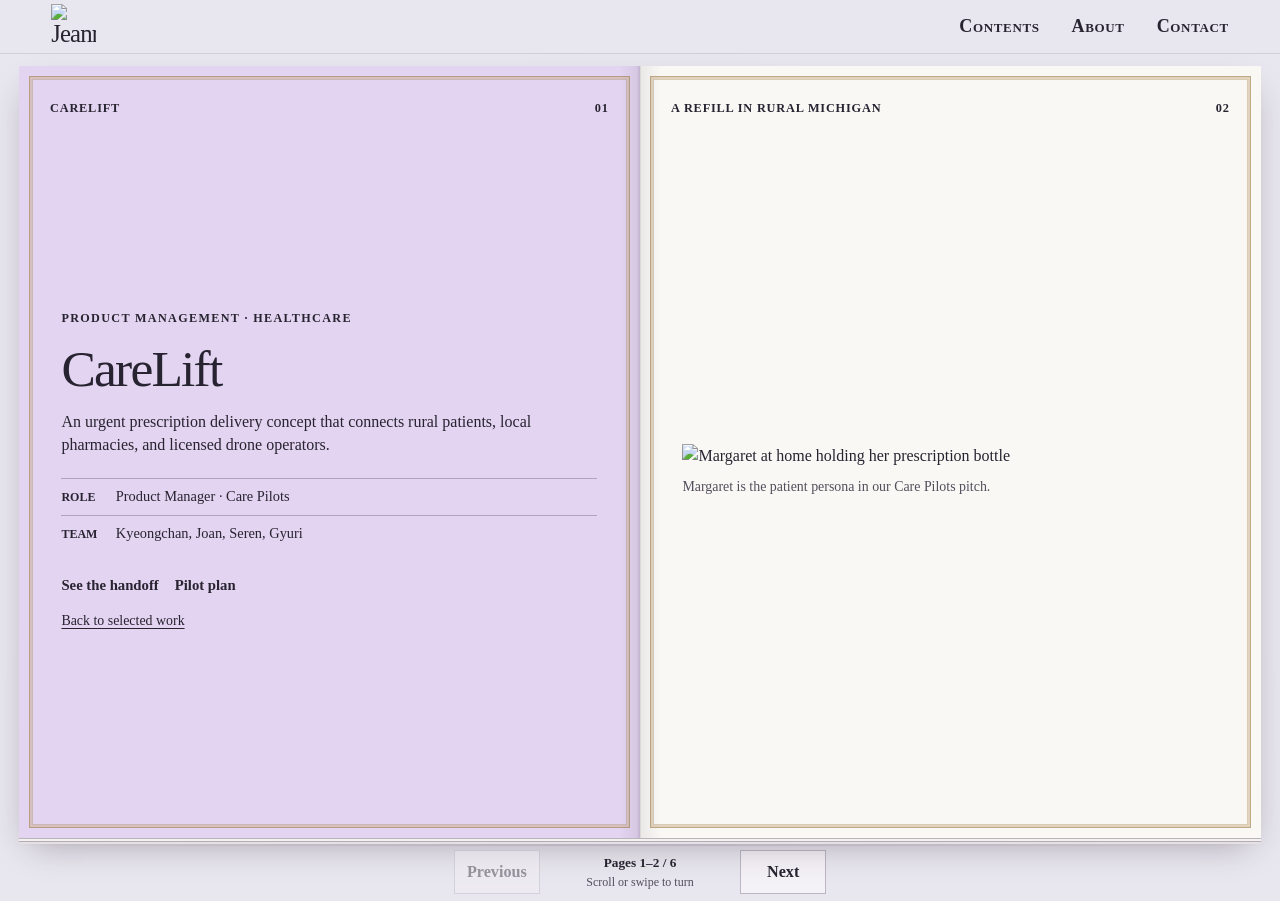
==== carelift.html @ 3fa3d1c2 "Publish portfolio pages, résumé, and OnRoute demo" ====
<!doctype html>
<html lang="en"><head><meta charset="utf-8"><meta name="viewport" content="width=device-width,initial-scale=1"><title>CareLift · Jeannelle Lee</title>
<meta name="description" content="Jeannelle Lee's product portfolio. Explore product management, development, and interaction design case studies.">
<link rel="stylesheet" href="style.css"><link rel="icon" href="favicon.svg"><script src="reader.js" defer></script><script src="neighbor-swap-motion.js" defer></script><script src="case-media.js" defer></script></head>
<body><a class="skip" href="#reader">Skip to magazine</a><header class="mast"><a class="wordmark" href="index.html#cover" aria-label="Jeannelle Lee · Portfolio cover"><img src="images/jeannelle-lee-garden-seal.svg" width="256" height="256" alt="Jeannelle Lee"></a><nav aria-label="Magazine navigation"><a href="index.html#work">Contents</a><a href="index.html#about">About</a><a href="index.html#contact">Contact</a></nav></header>
<main class="desk" id="reader" tabindex="-1"><div class="binding"><section class="paper lavender opener" id="overview" data-label="CareLift" aria-label="CareLift, page 1"><div class="page-frame" aria-hidden="true"><i></i><i></i><i></i><i></i></div><div class="paper-inner"><div class="running"><span>CareLift</span><span>01</span></div><div class="page-content"><p class="kicker">Product management · Healthcare</p><h1 class="display">CareLift</h1><p class="intro">An urgent prescription delivery concept that connects rural patients, local pharmacies, and licensed drone operators.</p><dl class="credits"><div><dt>Role</dt><dd>Product Manager · Care Pilots</dd></div><div><dt>Team</dt><dd>Kyeongchan, Joan, Seren, Gyuri</dd></div></dl><nav class="chapter-links" aria-label="Case study chapters"><a href="#handoff">See the handoff</a><a href="#section-3">Pilot plan</a></nav><a class="backlink" href="index.html#carelift">Back to selected work</a></div></div></section>
<section class="paper art-page lavender" id="project-view" data-label="A refill in rural Michigan" aria-label="A refill in rural Michigan, page 2"><div class="page-frame" aria-hidden="true"><i></i><i></i><i></i><i></i></div><div class="paper-inner"><div class="running"><span>A refill in rural Michigan</span><span>02</span></div><div class="page-content"><figure class="case-art"><img src="images/care-margaret.webp" alt="Margaret at home holding her prescription bottle"><figcaption>Margaret is the patient persona in our Care Pilots pitch.</figcaption></figure></div></div></section>
<section class="paper story" id="section-1" data-label="The problem" aria-label="The problem, page 3"><div class="page-frame" aria-hidden="true"><i></i><i></i><i></i><i></i></div><div class="paper-inner"><div class="running"><span>The problem</span><span>03</span></div><div class="page-content"><h2 class="display">Who has my prescription?</h2><p class="intro">Margaret needs two answers before she can plan her day. Does the pharmacy have her refill, and when can an operator deliver it?</p><dl class="field-notes"><div><dt>Patient outcome</dt><dd>See whether a refill can reach home and track its progress.</dd></div><div><dt>Our role</dt><dd>As the Care Pilots product team, we designed the handoffs between three apps. The pharmacy verifies and dispenses the medicine; a licensed partner operates the flight.</dd></div></dl></div></div></section>
<section class="paper art-page lavender" id="handoff" data-label="Anatomy of a handoff" aria-label="Anatomy of a handoff, page 4"><div class="page-frame" aria-hidden="true"><i></i><i></i><i></i><i></i></div><div class="paper-inner"><div class="running"><span>Anatomy of a handoff</span><span>04</span></div><div class="page-content"><figure class="care-sequence"><div class="care-modes"><button type="button" data-mode="before" aria-pressed="true">Before CareLift</button><button type="button" data-mode="with" aria-pressed="false">With CareLift</button></div><div class="care-frames"><div class="care-frame" ><img src="images/care-margaret.webp" alt=""><div><small>Patient</small><strong>Margaret needs a refill.</strong><p>She has no easy way to tell which nearby pharmacy has her prescription in stock.</p></div></div><div class="care-frame" hidden><img src="images/care-pharmacist.webp" alt=""><div><small>Pharmacy</small><strong>Stock is a separate call.</strong><p>A pharmacy can check its shelves, but Margaret still has to arrange the delivery.</p></div></div><div class="care-frame" hidden><img src="images/care-operator.webp" alt=""><div><small>Operator</small><strong>A flight needs a handoff.</strong><p>The operator needs an eligible package and a pickup location before accepting a flight.</p></div></div><div class="care-frame" hidden><img src="images/care-margaret.webp" alt=""><div><small>Patient</small><strong>Request once.</strong><p>Margaret sends one request and follows its status in the patient app.</p></div></div><div class="care-frame" hidden><img src="images/care-pharmacist.webp" alt=""><div><small>Pharmacy</small><strong>Confirm and pack.</strong><p>The pharmacy checks the prescription and stock, then marks the sealed package ready.</p></div></div><div class="care-frame" hidden><img src="images/care-operator.webp" alt=""><div><small>Operator</small><strong>Accept the flight.</strong><p>A licensed operator accepts the matched job and posts flight updates.</p></div></div><div class="care-frame" hidden><img src="images/care-doorstep.webp" alt=""><div><small>Patient</small><strong>Follow the delivery.</strong><p>Margaret can see the delivery status and collect her package at home.</p></div></div></div><figcaption><span class="care-count">1 / 3</span><button type="button" class="care-toggle">Pause</button><button type="button" class="care-next">Next step →</button></figcaption></figure></div></div></section>
<section class="paper story" id="section-2" data-label="Product decision" aria-label="Product decision, page 5"><div class="page-frame" aria-hidden="true"><i></i><i></i><i></i><i></i></div><div class="paper-inner"><div class="running"><span>Product decision</span><span>05</span></div><div class="page-content"><h2 class="display">One order, three views.</h2><p class="intro">Each handoff updates the next person in line, so Margaret can track her refill without making another call.</p><ol class="journey-trail"><li><strong>Patient view</strong><span>Request a refill; check the delivery status in large type.</span></li><li><strong>Pharmacy view</strong><span>Verify the prescription and stock before releasing the order.</span></li><li><strong>Operator view</strong><span>See ready orders, accept a job, and update the flight status.</span></li></ol></div></div></section>
<section class="paper mint story" id="section-3" data-label="What comes next" aria-label="What comes next, page 6"><div class="page-frame" aria-hidden="true"><i></i><i></i><i></i><i></i></div><div class="paper-inner"><div class="running"><span>What comes next</span><span>06</span></div><div class="page-content"><h2 class="display">Prove the handoff in one town.</h2><p class="intro">The team built a working three-app MVP during the six-week project. The proposed Michigan pilot still needs live pharmacy inventory and an operating partner.</p><dl class="field-notes"><div><dt>First check</dt><dd>Ask rural pharmacists, older patients, and caregivers to try the order flow. Observe where they need to call for help.</dd></div><div><dt>Pilot measure</dt><dd>Track completed handoffs and request-to-door time. The 10–20 minute delivery window was a pitch target.</dd></div></dl><div class="end-nav"><a class="action" href="index.html#carelift">Back to selected work</a><a class="action" href="neighbor-swap.html">Next case · Neighbor Swap</a></div></div></div></section></div></main>
<footer class="controls" aria-label="Page navigation"><button id="prev" type="button">Previous</button><div class="readout"><span id="position" aria-live="polite"></span><small>Scroll or swipe to turn</small></div><button id="next" type="button">Next</button></footer></body></html>
---- style.css ----
:root {
  --ink:#272330;
  --muted:#534e5b;
  --rule:#30263b47;
  --serif:'Garamond Premier Pro','Baskerville','Palatino Linotype',Palatino,Georgia,serif;
  --reading:Georgia,'Iowan Old Style','Noto Serif',serif;
  --surface:#fbfaf8;
}
*{box-sizing:border-box}
body{margin:0;color:var(--ink);background:#e8e6ee;font:1rem/1.52 var(--reading)}
p,h1,h2,figure,dl,dd,ol{margin:0}
a,button{color:inherit;text-underline-offset:.23em}
button{font:inherit;cursor:pointer}
a:focus-visible,button:focus-visible{outline:3px solid #714792;outline-offset:3px}
.skip{position:fixed;top:0;left:.75rem;background:white;padding:.6rem;z-index:15;translate:0 -120%}
.skip:focus{translate:0 0}
.mast{display:flex;align-items:center;justify-content:space-between;gap:1rem;padding:.6rem clamp(1rem,4vw,4rem);border-bottom:1px solid #3a2d411f}
.wordmark{font:1.55rem/1.1 var(--serif);text-decoration:none;letter-spacing:-.035em}
.wordmark{display:inline-flex;align-items:center;min-height:44px}
.wordmark img{display:block;width:clamp(3.25rem,4.4vw,3.75rem);height:auto}
.bio-signature{width:min(88%,22rem);margin:0}
.bio-signature img{display:block;width:100%;height:auto}
nav{display:flex;gap:clamp(.8rem,3vw,2rem)}
nav a,.controls button{font-weight:600;font-size:.92rem;text-decoration:none}
.mast nav a{font-family:var(--serif);font-variant-caps:small-caps;font-size:1.13rem;letter-spacing:.035em}
.controls button{font-family:var(--serif);font-size:1.01rem}
nav a:hover,.wordmark:hover{text-decoration:underline}
.desk{padding:1.5rem clamp(.65rem,3vw,3rem) .9rem;outline:none;background:radial-gradient(ellipse at 50% 100%,#d5d1de,transparent 72%)}
.binding{isolation:isolate;position:relative;width:min(100%,76rem);margin:auto;background:#f9f7f2;box-shadow:0 1px 0 #b9b4ba,0 3px 0 #f4f1f1,0 4px 0 #b2adb4,0 6px 0 #e5e0e4,0 16px 34px -12px #30293665}
.paper{position:relative;background:var(--sheet,var(--surface));color:var(--ink);min-width:0;container-type:inline-size}
.paper-inner{display:flex;flex-direction:column;padding:clamp(1.2rem,6.2cqw,2.7rem);gap:1rem;min-height:30rem}
.running{display:flex;justify-content:space-between;align-items:center;border-top:1px solid var(--rule);padding-top:.5rem;gap:1rem;font-size:.77rem;font-weight:600;letter-spacing:.065em;text-transform:uppercase}
.page-content{display:flex;flex:1;min-width:0;flex-direction:column;align-items:flex-start;justify-content:safe center;gap:clamp(.8rem,2.8cqw,1.3rem)}
.display,.toc strong{font-family:var(--serif);font-weight:400}
.display{font-size:clamp(2.45rem,11.6cqw,4.9rem);letter-spacing:-.035em;line-height:1.03;text-wrap:balance;overflow-wrap:break-word}
.kicker,.cover-author span{font-size:.76rem;line-height:1.45;font-weight:700;letter-spacing:.11em;text-transform:uppercase}
.intro{font-size:clamp(1rem,3.55cqw,1.25rem);line-height:1.55}
.index-page{--sheet:#f8f8f2}
.index-page .page-content{align-items:stretch}
.index-heading .display{font-style:italic;font-size:clamp(3.25rem,17.6cqw,6.7rem);margin:.35rem 0 .45rem}
.index-heading .display,.display em{font-feature-settings:"swsh" 1}
.toc{padding:0;list-style:none;border-top:1px solid var(--rule)}
.toc a{display:flex;align-items:center;justify-content:space-between;gap:1rem;border-bottom:1px solid var(--rule);padding:clamp(.55rem,2.5cqw,1rem) .12rem;text-decoration:none}
.toc a:hover{background:#e5f1e7}
.toc strong{display:block;font-size:clamp(1.6rem,7cqw,2.65rem);line-height:1.02;letter-spacing:-.035em}
.toc small,.plate figcaption{display:block;font-size:.85rem;color:var(--muted);margin-top:.28rem}
.folio{align-self:flex-start;font-size:.85rem;font-variant-numeric:tabular-nums}
.lavender{--accent:#e3d4f1}.mint{--accent:#d0e9db}.blue{--accent:#dae5f0}.rose{--accent:#ecdae8}
.opener{--sheet:var(--accent)}
.credits{margin:.45rem 0;width:100%}
.credits div{display:grid;grid-template-columns:3.1rem 1fr;align-items:baseline;gap:.3rem;border-top:1px solid var(--rule);padding:.45rem 0;font-size:.9rem}
.credits dt{font-size:.75rem;font-weight:700;text-transform:uppercase}
.action{display:inline-block;font-weight:650;padding:.35rem 0;border-bottom:1px solid;text-decoration:none}
.action:hover,.backlink:hover{color:#63427b}
.backlink{font-size:.87rem}
.art-page{--sheet:#f9f8f5}
.plate{width:100%}
.plate a{display:block;background:var(--accent);padding:clamp(.6rem,2.8cqw,1.1rem)}
.plate img{width:100%;height:auto;max-height:48dvh;object-fit:contain;display:block}
.plate figcaption{border-top:1px solid var(--rule);margin-top:.75rem;padding-top:.55rem}
.story .display{font-size:clamp(2.3rem,10.9cqw,4.2rem)}
.end-nav{display:flex;flex-direction:column;align-items:flex-start;gap:.5rem}
.end-page,.contact-page{--sheet:#d8ece2}
.bio{--sheet:#ece1f4}
.bio{background:linear-gradient(135deg,#eee5f1,#f7f1f2 65%,#f6f2ed)}
.bio-background{background:linear-gradient(120deg,#fbf7ef,#f7f6ef 75%,#edf3eb)}
.bio .paper-inner,.bio-background .paper-inner{padding-block:clamp(1.1rem,4.5cqw,1.9rem)}
.bio .page-content,.bio-background .page-content{justify-content:safe center;align-items:stretch;gap:clamp(1.15rem,4cqw,2rem)}
.profile-lead{display:grid;grid-template-columns:minmax(0,32%) minmax(0,1fr);gap:clamp(.9rem,3.5cqw,1.55rem);align-items:center}
.profile-portrait{display:block;width:100%;height:auto;object-fit:contain;border:3px solid #fbf6e9;outline:1px solid #a49377;outline-offset:1px}
.profile-lead .bio-signature{width:min(100%,16.8rem);margin:0 0 .6rem}
.profile-lead p,.profile-block p{font-size:clamp(.99rem,2.9cqw,1.075rem);line-height:1.48}
.profile-block h2,.profile-block h3,.profile-block h4{font-family:var(--serif);margin:0;font-weight:500}
.profile-block>h2,.profile-block>h3{font-size:clamp(1.95rem,6.9cqw,2.7rem);line-height:1.08;letter-spacing:-.025em}
.career-list{margin:.65rem 0 0;padding:0;list-style:none}
.career-list li,.school,.off-clock{border-top:1px solid var(--rule);padding-top:.65rem}
.career-list li+li,.school{margin-top:.65rem}
.career-meta{display:flex;flex-wrap:wrap;align-items:baseline;justify-content:space-between;gap:0 .6rem;color:#564653;font-size:.88rem;line-height:1.35}
.career-meta span:last-child{white-space:nowrap;font-variant-numeric:lining-nums tabular-nums}
.career-list h4{font-size:clamp(1.2rem,3.7cqw,1.48rem);line-height:1.1;margin:.15rem 0}
.career-list p{font-size:.96rem;line-height:1.4}
.profile-block .dateline,.contact-list small{font-family:var(--reading);font-size:.78rem;line-height:1.45;letter-spacing:.065em;color:#55465a}
.school h3{font-size:clamp(1.5rem,4.8cqw,1.95rem);line-height:1.1;margin:.35rem 0 .15rem}
.school p+p,.off-clock p{margin-top:.55rem}
.off-clock{padding-top:1rem}
.off-clock a{color:#563d67}
.contact-page,.resume-page{--sheet:#f6f2ea}
.contact-page{background:var(--sheet);color:#49372e}
.contact-page .display em{color:#6a4e3e}
.contact-page .contact-mark{background:#eee4d7;color:#5d4637;border-color:#aa937b}
.contact-page .contact-list,.contact-page .contact-list a{border-color:#ab9c8e}
.contact-page .contact-list small{color:#655044}
.contact-page .page-content,.resume-page .page-content{align-items:stretch}
.contact-list{display:grid;font-style:normal;border-top:1px solid #7a8279}
.contact-list a,.resume-file{display:flex;align-items:center;justify-content:space-between;gap:.6rem;text-decoration:none;padding:.85rem .2rem;border-bottom:1px solid #7a8279}
.contact-list a{font-size:clamp(1.05rem,4cqw,1.4rem);overflow-wrap:anywhere;line-height:1.35}
.contact-list small{display:block;margin-bottom:.25rem}
.link-arrow,.resume-file>span:last-child{font:1.2rem/1 Georgia,serif}
.contact-list a:hover,.resume-file:hover{background:#ffffff60}
.resume-page{--sheet:#f6f2ea}
.resume-page .page-content{align-items:center;gap:.85rem}
.resume-preview{display:block;max-width:90%}
.resume-preview img{display:block;width:auto;max-width:100%;height:auto;max-height:min(44dvh,25rem);box-shadow:0 1px 2px #49404e40,0 7px 18px #37293e1a}
.resume-file{font-size:1rem;padding:.65rem .1rem;gap:1rem}
.compact-resume{display:none}
@media(max-width:800px),(orientation:portrait){.compact-resume{display:block;align-self:flex-start}}
@container (max-width:26rem){
  .profile-lead{grid-template-columns:5.75rem minmax(0,1fr);gap:.8rem 1.1rem}
  .profile-lead>div{display:contents}
  .profile-lead .bio-signature{width:100%;margin:0}
  .profile-lead p{grid-column:1/-1}
}
.controls{display:none}
html.ready body{height:100vh;height:100dvh;display:grid;grid-template-rows:auto minmax(0,1fr) auto;overflow:hidden}
.ready .desk{display:grid;place-items:center;min-height:0}
.ready .binding{width:min(100%,76rem,calc((100dvh - 8rem) * 1.67));height:100%;max-height:49rem;display:grid;grid-template-columns:repeat(2,minmax(0,1fr));perspective:1800px}
.ready .binding::after{content:"";position:absolute;left:calc(50% - 1.3rem);width:2.6rem;inset-block:0;background:linear-gradient(90deg,transparent,#35283812 42%,#35283833 50%,#35283812 53%,transparent);pointer-events:none;z-index:3}
.ready .paper{grid-row:1;height:100%;min-height:0}
.ready .paper[hidden]{display:none}
.ready .paper-inner{height:100%;min-height:0;overflow:auto;overscroll-behavior:contain;scrollbar-width:thin}
.ready .controls{width:min(100%,80rem);margin:auto;display:flex;align-items:center;justify-content:center;gap:clamp(.4rem,2vw,1.4rem);padding:.5rem 1rem .65rem}
.controls button{min-width:5.4rem;min-height:2.75rem;border:1px solid #bcb6c3;border-radius:0;background:#f5f2f7}
.controls button:disabled{opacity:.42;cursor:default}
.controls button:enabled:hover{background:#dbece1}
.readout{text-align:center;min-width:9.7rem}
.readout span,.readout small{display:block;font-size:.83rem}
.readout span{font-weight:650}
.readout small{color:#534e5b;font-size:.75rem}
.turn-layer{position:absolute;inset-block:0;width:50%;z-index:4;pointer-events:none;transform-style:preserve-3d}
.turn-layer.forward{right:0;transform-origin:left}
.turn-layer.backward{left:0;transform-origin:right}
.turn-face,.turn-base{position:absolute!important;inset-block:0;overflow:hidden;pointer-events:none}
.turn-face{inset-inline:0;backface-visibility:hidden}
.turn-face.reverse{transform:rotateY(180deg)}
.turn-base{left:0;width:50%;z-index:2}
.turn-base.right{left:50%}
@media(max-width:800px),(orientation:portrait){
  .ready .binding{width:min(100%,36.5rem);grid-template-columns:1fr}
  .ready .binding::after{display:none}
  .ready .desk{padding:1rem clamp(.65rem,3vw,1.3rem) .8rem}
  .turn-layer{width:100%}
}
@media(max-height:560px){
  .ready .desk{padding:.35rem .65rem}
  .ready .binding{width:min(100%,70rem)}
  .mast{padding-block:.35rem}
  .ready .controls{padding-block:.2rem}
  .paper-inner{padding:1rem;gap:.65rem}
}
@media(prefers-reduced-motion:reduce){
  *,*::before,*::after{animation:none!important;scroll-behavior:auto!important}
}
html.ready body{grid-template-columns:minmax(0,1fr)}
@media(max-width:400px){
  .mast{padding-inline:.7rem;gap:.45rem}
  .wordmark{font-size:1.27rem}
  nav{gap:.65rem}
  nav a{font-size:.84rem}
  .ready .controls{padding-inline:.45rem;gap:.35rem}
  .controls button{min-width:4.45rem;font-size:.86rem}
  .readout{min-width:7.3rem}
}
.ready .desk,.ready .binding{grid-template-rows:minmax(0,1fr)}
.ready .binding{min-height:0}
@media(max-width:400px) and (max-height:650px){
  .index-page .paper-inner{padding:1rem;gap:.45rem}
  .index-page .page-content{gap:.45rem}
  .index-heading .display{font-size:2.95rem}
  .toc a{padding:.43rem 0}
}
.delivery-plate{width:100%}
.delivery-scene{display:block;width:100%;max-height:52dvh;aspect-ratio:640/470}
.delivery-plate figcaption{margin-top:.8rem;padding-top:.6rem;border-top:1px solid var(--rule);display:flex;align-items:baseline;justify-content:space-between;gap:1rem;color:var(--muted);font-size:.85rem}
.replay-delivery{border:0;background:none;padding:.4rem .1rem;color:var(--ink);font:600 .85rem var(--reading);text-decoration:underline;text-underline-offset:.2em}
.drone-flight,.delivery-shadow{transform:translate(284px,138px)}
.parcel-flight{transform:translate(284px,179px)}
.delivery-line{transform:translateY(14px)}
@media(prefers-reduced-motion:no-preference){
  .is-flying .cl-camera{transform-origin:63% 52%;animation:cl-follow 4.9s .2s both}
  .is-flying :is(.drone-flight,.delivery-shadow){animation:deliver-flight 4.9s .2s both}
  .is-flying .parcel-flight{animation:deliver-parcel 4.9s .2s both}
  .is-flying .delivery-line{animation:deliver-line 4.9s .2s both}
  .is-flying .rotor{animation:rotor-motion .14s ease-in-out alternate 37}
}
@keyframes cl-follow{0%{transform:scale(1)}58%,84%{transform:scale(1.045)}100%{transform:scale(1.02)}}
@keyframes deliver-flight{
  0%{transform:translate(100px,167px)}
  29%{transform:translate(246px,131px)}
  53%{transform:translate(514px,176px)}
  62%,84%{transform:translate(535px,233px)}
  100%{transform:translate(396px,126px)}
}
@keyframes deliver-parcel{
  0%{transform:translate(100px,208px)}
  29%{transform:translate(246px,172px)}
  53%{transform:translate(514px,217px)}
  62%{transform:translate(535px,274px)}
  76%,100%{transform:translate(535px,410px)}
}
@keyframes deliver-line{
  0%,62%{transform:translateY(14px) scaleY(1)}
  76%{transform:translateY(14px) scaleY(6.04)}
  84%,100%{transform:translateY(14px) scaleY(.06)}
}
@keyframes rotor-motion{
  from{transform:scaleX(1)}to{transform:scaleX(.47)}
}
@media(prefers-reduced-motion:reduce){.replay-delivery{display:none}}
.swap-plate{width:100%}
.swap-scene{width:100%;height:auto;max-height:52dvh;display:block;aspect-ratio:640/454}
.swap-legend{display:flex;align-items:baseline;justify-content:space-between;gap:.75rem;margin-top:.8rem;padding-top:.6rem;border-top:1px solid var(--rule);color:var(--muted);font-size:.92rem}
.swap-caption{min-height:4.5em}
.swap-playback{border:0;background:none;padding:.45rem 0 .45rem .25rem;color:var(--ink);font:600 .85rem var(--reading);white-space:nowrap;text-decoration:underline;text-underline-offset:.2em}
.ns-handoff-scene,.ns-teaching-scene,.ns-card{opacity:0}
.swap-scene{aspect-ratio:640/426}
.swap-plate[data-scene="lend"] .ns-handoff-scene,.swap-plate:is([data-scene="teach"],[data-scene="stamp"]) .ns-teaching-scene,.swap-plate[data-scene="stamp"] .ns-card{opacity:1}
@media(prefers-reduced-motion:no-preference){
  .ns-shot{transition:opacity .34s ease-out;transform-origin:50% 95%}
  [data-scene="request"] .ns-request-scene,[data-scene="lend"] .ns-handoff-scene,[data-scene="teach"] .ns-teaching-scene{animation:ns-camera 3s ease-out both}
  [data-scene="stamp"] .ns-card{animation:ns-card-in .6s ease-out both}
  [data-scene="stamp"] .ns-stamp{animation:ns-ink .52s .65s both}
  .swap-paused *{animation-play-state:paused!important}
}
@keyframes ns-camera{from{transform:scale(1)}to{transform:scale(1.018)}}
@keyframes ns-card-in{from{opacity:0;transform:translateY(22px)}to{opacity:1;transform:translateY(0)}}
@keyframes ns-ink{0%{opacity:0;transform:scale(1.7) rotate(22deg)}58%{opacity:1;transform:scale(.92) rotate(-5deg)}100%{opacity:1;transform:scale(1) rotate(-5deg)}}
.ride-plate{width:100%;--or-offscreen:-198px;--or-pickup:157px}
.ride-scene{display:block;width:100%;height:auto;max-height:52dvh;aspect-ratio:640/454}
.or-car{transform:translateX(var(--or-offscreen))}
.or-seated,.or-booking,.or-confirmed{opacity:0}
.ride-plate:is([data-scene="pickup"],[data-scene="boarding"]) .or-car{transform:translateX(var(--or-pickup))}
.ride-plate[data-scene="booking"] :is(.or-booking,.or-confirmed){opacity:1}
.ride-plate[data-scene="booking"] .or-reserve{opacity:0}
.ride-plate[data-scene="boarding"] .or-waiting,.ride-plate[data-scene="campus"] .or-waiting{opacity:0}
.ride-plate[data-scene="boarding"] .or-seated,.ride-plate[data-scene="campus"] .or-seated{opacity:1}
.ride-plate[data-scene="campus"] .or-car{transform:translateX(438px)}
@media(prefers-reduced-motion:no-preference){
  [data-scene="booking"] .or-booking{animation:or-open-booking .45s ease-out both}
  [data-scene="booking"] .or-reserve{animation:or-tap 1.9s ease-in-out both;transform-origin:268px 154px}
  [data-scene="booking"] .or-confirmed{animation:or-confirm .28s 1.88s both}
  [data-scene="pickup"] .or-car{animation:or-approach 2.45s cubic-bezier(.33,.05,.26,1) both}
  [data-scene="boarding"] .or-waiting{animation:or-get-in 1.55s ease-in-out both}
  [data-scene="boarding"] .or-seated{animation:or-confirm .28s 1.32s both}
  [data-scene="campus"] .or-car{animation:or-to-campus 2.85s cubic-bezier(.42,.03,.26,1) both}
}
@keyframes or-open-booking{from{opacity:0;transform:translateY(7px)}to{opacity:1;transform:translateY(0)}}
@keyframes or-tap{0%,84%{opacity:1;transform:scale(1)}94%{opacity:1;transform:scale(.96)}100%{opacity:0;transform:scale(1)}}
@keyframes or-confirm{from{opacity:0}to{opacity:1}}
@keyframes or-approach{from{transform:translateX(var(--or-offscreen))}to{transform:translateX(var(--or-pickup))}}
@keyframes or-get-in{0%,10%{opacity:1;transform:translate(0,0)}45%{opacity:1;transform:translate(1px,8px)}78%{opacity:1;transform:translate(-2px,21px)}100%{opacity:0;transform:translate(-2px,33px)}}
@keyframes or-to-campus{from{transform:translateX(var(--or-pickup))}to{transform:translateX(438px)}}
.studio-plate{width:100%}
.studio-board{position:relative;display:grid;grid-template-columns:repeat(2,minmax(0,1fr));gap:clamp(.5rem,2.3cqw,.85rem);padding:clamp(.55rem,2.4cqw,.95rem);background:#e1e8df;border:1px solid #bac9be}
.studio-case{display:flex;align-items:stretch;flex-direction:column;padding-bottom:.5rem;background:#fffdf6;color:var(--ink);box-shadow:1px 2px 0 #52685424;text-decoration:none;border-bottom:3px solid transparent;min-width:0}
.studio-case>svg{display:block;width:100%;height:auto}
.studio-name,.studio-skill{padding-inline:clamp(.4rem,1.8cqw,.68rem)}
.studio-name{font:clamp(1.02rem,4.2cqw,1.45rem)/1.05 var(--serif);letter-spacing:-.025em;margin-top:.45rem}
.studio-skill{font:500 clamp(.8rem,2.6cqw,.92rem)/1.25 var(--reading);color:#524d5a;margin-top:.26rem}
.studio-case:hover .studio-name,.studio-case:focus-visible .studio-name{text-decoration:underline}
[data-scene="scope"] .studio-scope,[data-scene="roadmap"] .studio-roadmap,[data-scene="test"] .studio-test,[data-scene="jobs"] .studio-jobs{border-bottom-color:#79638c}
.pm-check{stroke-dasharray:1;stroke-dashoffset:0}
.stay-checklist,.release-roadmap{opacity:0}
[data-scene="scope"] .stay-checklist,[data-scene="roadmap"] .release-roadmap{opacity:1}
.stay-proof{opacity:0}
.stay-demo{width:100%;font-size:.95rem}
.stay-hero{display:block}
.stay-hero svg{display:block;width:100%;height:auto}
.stay-demo figcaption,.jobs-demo figcaption{display:flex;align-items:baseline;justify-content:space-between;gap:.5rem;flex-wrap:wrap;margin:.45rem 0 .75rem;color:var(--muted);font-size:.85rem}
.jobs-demo,.jobs-view{display:block;width:100%;height:auto}
.jt-beat,.jt-search-ui{opacity:0}
.jt-label{fill:#d0eddd;font:700 10px var(--reading);letter-spacing:.7px}
.stay-options details{border-top:1px solid var(--rule)}
.stay-options details:last-child{border-bottom:1px solid var(--rule)}
.stay-options summary{padding:.65rem .2rem;cursor:pointer;font-weight:650}
.stay-options summary::marker{color:#746180}
.stay-options summary:focus-visible{outline:3px solid #714792;outline-offset:-3px}
.stay-options details>p{margin:0 .3rem .8rem}
.stay-slip,.stay-booked{padding:.85rem 1rem;margin:0 .1rem .8rem;background:#f2edf3;color:#352e38}
.stay-slip-title,.stay-booked strong{font:1.28rem/1.2 var(--serif)}
.stay-slip p+p,.stay-booked p{margin-top:.45rem}
.stay-slip dl{margin-top:.65rem}
.stay-slip dl div{display:flex;justify-content:space-between;gap:.5rem}
.stay-slip dd{font-variant-numeric:tabular-nums}
.stay-total{font-weight:700;border-top:1px solid var(--rule);margin-top:.4rem;padding-top:.4rem}
.stay-booked{background:#e0eee4}
@media(prefers-reduced-motion:no-preference){
  [data-scene="scope"] .stay-checklist,[data-scene="roadmap"] .release-roadmap{animation:studio-panel-in .42s ease-out .3s both}
  [data-scene="scope"] .pm-check{animation:pm-select .55s ease-out both}
  [data-scene="scope"] .check-a{animation-delay:.78s}
  [data-scene="scope"] .check-b{animation-delay:2.2s}
  [data-scene="scope"] .check-c{animation-delay:5.33s}
  [data-scene="scope"] .stay-phone{animation:stay-handset 3.42s 1.5s both}
  [data-scene="scope"] .stay-notification{animation:stay-alert 2.36s 2.12s both}
  [data-scene="scope"] .stay-invoice{animation:stay-invoice-in .48s 5.2s both}
  [data-scene="roadmap"] .pm-release{animation:pm-release-in .65s ease-out both}
  [data-scene="roadmap"] .pm-window-snow{animation:pm-window-flurry 5.1s ease-in-out both}
  [data-scene="roadmap"] .release-a{animation-delay:.78s}
  [data-scene="roadmap"] .release-b{animation-delay:1.3s}
  [data-scene="roadmap"] .release-c{animation-delay:2.15s}
  [data-scene="jobs"] .jt-poster{opacity:0}
  [data-scene="jobs"] .jt-planned{animation:jt-line 2.45s 0s both}
  [data-scene="jobs"] .jt-overrun{animation:jt-line 2.65s 2.45s both}
  [data-scene="jobs"] .jt-looking{animation:jt-line 2.7s 5.1s both}
  [data-scene="jobs"] .jt-done{animation:jt-appear .22s 7.8s both}
  [data-scene="jobs"] .jt-reels{animation:jt-scroll 4.8s both}
  [data-scene="jobs"] .jt-search-ui{animation:jt-appear .25s 5.1s both}
  [data-scene="jobs"] .jt-result{animation:jt-appear .24s 6s both}
  [data-scene="jobs"] .jt-saved{animation:jt-appear .18s 7.25s both}
  [data-scene="jobs"] .jt-handset{animation:jt-pocket .52s 8.5s both}
}
@keyframes pm-select{from{stroke-dashoffset:1}to{stroke-dashoffset:0}}
@keyframes studio-panel-in{from{opacity:0}to{opacity:1}}
@keyframes stay-handset{0%,100%{opacity:0;transform:translateY(12px)}13%,88%{opacity:1;transform:translateY(0)}}
@keyframes stay-alert{0%,100%{opacity:0;transform:translateY(-6px)}9%,87%{opacity:1;transform:translateY(0)}}
@keyframes stay-invoice-in{from{opacity:0;transform:translateY(14px)}to{opacity:1;transform:translateY(0)}}
@media(prefers-reduced-motion:reduce){
  [data-scene="scope"] .stay-invoice{opacity:1}
  .stay-replay{display:none}
  .binding:has(.stay-workspace-step[open],.stay-checkout-step[open]) .stay-demo .stay-invoice{opacity:0}
  .binding:has(.stay-workspace-step[open]) .stay-demo .check-b,.binding:has(.stay-workspace-step[open],.stay-checkout-step[open]) .stay-demo .check-c{stroke-dashoffset:1}
  .binding:has(.stay-checkout-step[open]) .stay-demo .stay-phone{opacity:1}
}
@keyframes pm-release-in{from{opacity:0;transform:translateY(-7px)}to{opacity:1;transform:translateY(0)}}
@keyframes pm-window-flurry{0%{opacity:0}20%,76%{opacity:.8}100%{opacity:0;transform:translate(3px,12px)}}
@keyframes jt-line{0%,100%{opacity:0}8%,95%{opacity:1}}
@keyframes jt-appear{from{opacity:0}to{opacity:1}}
@keyframes jt-scroll{0%,30%{transform:translateY(0)}40%,72%{transform:translateY(-144px)}84%,100%{transform:translateY(-288px)}}
@keyframes jt-pocket{from{opacity:1;transform:translateY(0)}to{opacity:0;transform:translateY(115px)}}
.xr-view{display:block;width:100%;height:auto;overflow:hidden;background:#2e3241}
.xr-shot{transform-origin:64% 56%}
.xr-room,.xr-handoff{opacity:0}
.xr-demo{width:100%;max-width:35rem}
.xr-demo figcaption{display:flex;align-items:flex-end;gap:.8rem;margin-top:.45rem}
.xr-demo label{flex:1;min-width:0;display:flex;flex-direction:column;color:var(--muted);font-size:.85rem}
.xr-demo input{display:block;width:100%;min-width:0;height:2.4rem;margin:0;accent-color:#716482;cursor:pointer}
.xr-playback{border:1px solid #b1a9b7;background:#f5f0f7;color:var(--ink);padding:.4rem .75rem;min-width:4.6rem;min-height:2.4rem}
@media(prefers-reduced-motion:no-preference){
  [data-scene="test"] .xr-observer{animation:xr-approach 5.2s ease-out both}
  [data-scene="test"] .xr-room{animation:xr-immersed 5.2s ease-in-out both}
  [data-scene="test"] .xr-handoff{animation:xr-at-table 5.2s ease-out both}
}
@keyframes xr-approach{0%{transform:scale(1)}40%,100%{transform:scale(1.1)}}
@keyframes xr-immersed{0%,29%{opacity:0;transform:scale(1)}35%{opacity:1}72%,100%{opacity:1;transform:scale(1.075)}}
@keyframes xr-at-table{0%,67%{opacity:0;transform:scale(1.035)}73%{opacity:1}100%{opacity:1;transform:scale(1)}}

.paper svg [font-family]{font-family:var(--reading)}
.contact-list a{display:grid;grid-template-columns:auto minmax(0,1fr) auto;gap:.85rem}
.contact-mark{display:grid;place-items:center;width:2.25rem;height:2.25rem;border:1px solid #998b71;border-radius:36% 36% 42% 42%;background:#f1ebf5;color:#51405d}
.contact-mark svg{width:1.25rem;height:1.25rem}
.coffee-invite{max-width:35ch;font-size:clamp(1.05rem,3.7cqw,1.32rem);line-height:1.5}
.chapter-links,.demo-cues{display:flex;flex-wrap:wrap;gap:.45rem 1rem;font-size:.94rem}
.case-art,.care-sequence,.case-video,.decision-index,.field-notes,.journey-trail,.blueprint,.sms-proof{width:100%;min-width:0}
.case-art img{display:block;width:100%;height:auto;max-height:49dvh;object-fit:contain}
.case-art figcaption,.demo-meta,.sms-proof figcaption{font-size:.87rem;line-height:1.4;color:var(--muted);margin-top:.55rem}
.field-notes>div{border-top:1px solid var(--rule);padding:.55rem 0}
.field-notes dt,.blueprint caption,.care-frame small{font:600 .83rem/1.35 var(--reading);color:#584a5d}
.field-notes dd{margin:.16rem 0 0;font-size:clamp(.96rem,3.05cqw,1.1rem);line-height:1.42}
.journey-trail{padding:0 0 0 .75rem;list-style:none}
.journey-trail li{position:relative;border-left:1px solid #937e99;padding:0 0 1rem 1.25rem}
.journey-trail li:last-child{border-color:transparent;padding-bottom:0}
.journey-trail li:before{content:"";position:absolute;left:-.32rem;top:.46rem;width:.56rem;height:.56rem;background:#795d86;border:1px solid #5a4463;border-radius:50%}
.journey-trail strong{display:block;font:600 1.35rem/1.2 var(--serif);margin-bottom:.15rem}
.journey-trail span{line-height:1.4;display:block}
.blueprint{border-collapse:collapse;font-size:clamp(.86rem,2.8cqw,1rem)}
.blueprint caption{text-align:left;margin-bottom:.4rem}
.blueprint th,.blueprint td{text-align:left;vertical-align:top;padding:.42rem .3rem;border-bottom:1px solid var(--rule)}
.blueprint thead{background:#e5eee7}
.case-video{display:block;aspect-ratio:2994/1954;background:#24222c}
.demo-cues button,.care-sequence button{border:1px solid #a698ae;color:#382e42;background:#f8f5fa;padding:.38rem .7rem;font-size:.9rem}
.care-sequence button:disabled{opacity:.45}
.care-modes,.care-sequence figcaption{display:flex;align-items:center;gap:.45rem;flex-wrap:wrap}
.care-modes{margin-bottom:.65rem}
.care-modes button[aria-pressed=true]{background:#443449;border-color:#443449;color:white}
.care-frame{border:1px solid #c6b8c6;background:#f9f3f4;animation:care-appear .45s ease-out}
.care-frame img{display:block;width:100%;aspect-ratio:3/2;object-fit:cover}
.care-frame>div{padding:.8rem 1rem 1rem}
.care-frame small,.care-frame strong{display:block}
.care-frame strong{font:600 clamp(1.35rem,4.8cqw,1.85rem)/1.15 var(--serif);margin:.18rem 0 .28rem}
.care-frame p{line-height:1.42}
.care-sequence figcaption{margin-top:.65rem}
.care-count{margin-right:auto;font-variant-numeric:tabular-nums;color:#594a60}
@keyframes care-appear{from{opacity:.3}to{opacity:1}}
.decision-index{display:grid;grid-template-columns:repeat(2,minmax(0,1fr));gap:.8rem}
.decision-index a{display:block;text-decoration:none;background:#faf8f1;border:1px solid var(--rule)}
.decision-index img{display:block;width:100%;aspect-ratio:1.52;object-fit:cover}
.decision-index span{display:block;padding:.45rem .6rem .6rem}
.decision-index small,.decision-index strong{display:block}
.decision-index strong{font:600 1.16rem/1.12 var(--serif)}
.sms-proof{background:#ece6ed;border:1px solid var(--rule);padding:.75rem 1rem}
.sms-proof p{padding:.55rem .7rem;margin:.65rem 0;max-width:86%;background:#faf8f1;border-radius:.75rem .75rem .75rem .1rem;line-height:1.4}
.sms-proof p:nth-of-type(2){margin-left:auto;background:#d6e7db;border-radius:.75rem .75rem .1rem .75rem}
.manhwa-stage{position:relative;overflow:hidden;width:100%;aspect-ratio:3/2;background:#e5ebe9;isolation:isolate}
.ride-base,.ride-cut{position:absolute;inset:0;width:100%;height:100%;object-fit:cover}
.ride-cut,.ride-sprite,.ride-reservation{opacity:0}
.ride-sprite{position:absolute;width:58%;height:auto;left:15%;bottom:1%}
.ride-plate[data-scene=pickup] .ride-sprite,.ride-plate[data-scene=pickup] .ride-meeting,.ride-plate[data-scene=boarding] .ride-shared,.ride-plate[data-scene=campus] .ride-campus{opacity:1}
.ride-reservation{position:absolute;top:7%;left:4.5%;background:#fffdf4f5;color:#322c40;padding:.5rem .7rem;border-left:3px solid #88729c;box-shadow:0 3px 12px #33293a28;font-size:clamp(.76rem,2.6cqw,.94rem);line-height:1.35}
.ride-reservation span,.ride-reservation strong,.ride-reservation small{display:block}
.ride-reservation small{color:#38614b}
.ride-plate[data-scene=booking] .ride-reservation{opacity:1}
@media(prefers-reduced-motion:no-preference){
  .ride-plate[data-scene=booking] .ride-reservation{animation:care-appear .5s .5s backwards}
  .ride-plate[data-scene=pickup] .ride-sprite{animation:curb-pickup 1.7s cubic-bezier(.23,.04,.25,1) both}
  .ride-plate[data-scene=pickup] .ride-meeting{animation:panel-dissolve .55s 1.8s both}
  .ride-plate[data-scene=boarding] .ride-shared,.ride-plate[data-scene=campus] .ride-campus{animation:panel-dissolve .44s ease-out both}
  .ride-plate.swap-paused .manhwa-stage *{animation-play-state:paused}
}
@keyframes curb-pickup{from{transform:translateX(-140%)}to{transform:translateX(0)}}
@keyframes panel-dissolve{from{opacity:0}to{opacity:1}}
.intent-chart,.release-map{width:100%;background:#fbf8f2;padding:.9rem 1rem;border:1px solid var(--rule)}
.intent-chart figcaption,.release-map figcaption{font-size:.88rem;color:#574c5b;margin-bottom:.55rem}
.intent-chart>div{display:grid;grid-template-columns:1fr auto;gap:.25rem .65rem;padding:.45rem 0}
.intent-chart i{grid-column:1/-1;display:block;height:.65rem;background:linear-gradient(to right,#8a73a0 var(--share),#e7e1e8 var(--share));border-radius:3px}
.intent-chart>div:last-child i{background:#63977f}
.release-map ol{list-style:none;margin:0;padding:0}
.release-map li{display:grid;grid-template-columns:6rem 1fr;gap:.3rem .75rem;align-items:center;padding:.7rem 0;border-top:1px solid var(--rule)}
.release-map strong{font:600 1.2rem var(--serif)}
.release-map i{display:block;width:40%;height:.7rem;background:#a8cbbb;border-radius:3px}
.release-map li:nth-child(2) i{margin-left:30%;background:#b49ec3}
.release-map li:nth-child(3) i{margin-left:60%;background:#94b4c5}
.release-map span{grid-column:1/-1}
.paper{--frame-inset:clamp(.37rem,1.65cqw,.72rem);--frame-clear:clamp(.95rem,3cqw,1.3rem)}
.page-frame{position:absolute;inset:var(--frame-inset);pointer-events:none;z-index:2;border:1px solid #aa8857b5;box-shadow:inset 0 0 0 2px #fffae52b,inset 0 0 0 3px #a7895b66}
.page-frame i{position:absolute;width:clamp(1.9rem,9.6cqw,3.85rem);aspect-ratio:1;background:url(images/iris-corner.svg) center/contain no-repeat}
.page-frame i:nth-child(1){top:-1px;left:-1px}
.page-frame i:nth-child(2){top:-1px;right:-1px;transform:scaleX(-1)}
.page-frame i:nth-child(3){bottom:-1px;right:-1px;transform:rotate(180deg)}
.page-frame i:nth-child(4){bottom:-1px;left:-1px;transform:scaleY(-1)}
.ready .paper:not(.jacket)>.paper-inner{margin-block:var(--frame-clear);height:calc(100% - var(--frame-clear) * 2);padding-block:max(.6rem,calc(clamp(1.2rem,6.2cqw,2.7rem) - var(--frame-clear)))}
.running{border-top:0;padding-top:.15rem}
.jacket{isolation:isolate;background:#e1d3e7}
.cover-copy .paper-inner{background:linear-gradient(108deg,#f4eaf2f5 6%,#eee1eeeb 33%,#e8d9e8b0 65%,#e7d9ea63)}
.cover-copy .page-content{display:grid;grid-template-rows:1fr auto;align-items:center;justify-content:stretch;min-height:0}
.personal-title{color:#392e42;font:normal 400 clamp(3.1rem,13.8cqw,6.15rem)/.98 var(--serif);letter-spacing:-.057em;margin:.1em 0}
.personal-title>span,.personal-title em,.personal-title small{display:block}
.personal-title em{color:#64486f;font-weight:400}
.personal-title small{max-width:22ch;margin-top:1.25em;font:normal 400 clamp(1.12rem,4.8cqw,2.12rem)/1.22 var(--serif);letter-spacing:-.018em;text-wrap:pretty}
.cover-author{display:grid;justify-items:start;gap:.2rem}
.cover-author img{display:block;width:clamp(7rem,33cqw,13rem);height:auto}
.cover-author span{font-size:clamp(.7rem,1.9cqw,.78rem);color:#58465b}
.portrait-page .page-content{position:relative;isolation:isolate;display:grid;align-items:stretch;justify-items:stretch;grid-template:minmax(0,1fr)/minmax(0,1fr);min-height:0}
.portrait-page .paper-inner{gap:.65rem}
.iris-opening{position:absolute;inset:0;z-index:-1;overflow:hidden;pointer-events:none}
.iris-opening img{display:block;position:absolute;top:0;left:0;width:200%;height:100%;object-fit:cover;object-position:50% 48%;transform-origin:60% 65%;opacity:0}
.portrait-page .iris-opening img{left:-100%}
.iris-opening .iris-bloom{opacity:.73}
.cover-portrait{grid-area:1/1;min-height:0;margin:.25rem .15rem;overflow:hidden;border-radius:50% 50% .15rem .15rem / 30% 30% .15rem .15rem;border:3px solid #f2e3ca;outline:1px solid #927348;box-shadow:0 5px 18px #3c2c4526}
.cover-portrait img{display:block;width:100%;height:100%;object-fit:cover;object-position:50% 39%}
.cover-explore{grid-area:1/1;align-self:end;justify-self:center;z-index:1;display:inline-flex;align-items:center;justify-content:center;gap:.8rem;min-height:44px;margin:0 .5rem clamp(.9rem,4cqw,1.6rem);padding:.42rem .95rem .42rem 1.15rem;border:1px solid #cbaf80;border-radius:4rem;color:#fffaef;background:#443449;box-shadow:0 2px 9px #36293d42;text-decoration:none;font:500 clamp(1.05rem,3.6cqw,1.45rem)/1.2 var(--serif)}
.cover-explore:hover,.cover-explore:focus-visible{background:#57405d}
.vine-arrow{width:clamp(2.8rem,12cqw,4.5rem);height:auto;color:#dbc194;stroke-width:1.6}
.vine-leaves{fill:#bcd8c2;stroke:#d9c7a1;stroke-width:.85}
.contents-gallery{background:linear-gradient(125deg,#e9efe5,#f6f2e8 58%,#e9deed)}
.contents-gallery .page-content{align-items:stretch}
.index-plates{display:grid;grid-template-columns:repeat(2,minmax(0,1fr));gap:clamp(.8rem,4cqw,1.55rem)}
.index-plate{text-decoration:none;display:grid;gap:.45rem;align-content:start;align-items:start;color:#443848;font:500 clamp(1rem,3.6cqw,1.5rem)/1.12 var(--serif)}
.index-plate img{display:block;width:100%;aspect-ratio:1.1;object-fit:cover;border-radius:43% 43% 0 0 / 32% 32% 0 0;outline:1px solid #b89b74;outline-offset:2px}
.index-plate:hover span,.index-plate:focus-visible span{text-decoration:underline}
.index-plate:nth-child(even){padding-top:clamp(1.1rem,5cqw,2.1rem)}
@media(prefers-reduced-motion:no-preference){
  .ready .jacket:not(.turn-face,.turn-base) .iris-bud{animation:iris-bud 4.9s both}
  .ready .jacket:not(.turn-face,.turn-base) .iris-opening-petals{animation:iris-unfold 4.9s both}
  .ready .jacket:not(.turn-face,.turn-base) .iris-bloom{animation:iris-bloom 4.9s both}
  .ready .jacket:not(.turn-face,.turn-base) .cover-portrait{animation:portrait-arrives 4.9s both}
  .ready .jacket:not(.turn-face,.turn-base) .cover-explore{animation:explore-arrives .7s 4.9s both}
  .ready .jacket:not(.turn-face,.turn-base) .vine-stem{stroke-dasharray:1;animation:grow-vein .8s ease-out 5s both}
  .ready .jacket:not(.turn-face,.turn-base) .vine-leaves{animation:leaf-arrives .55s 5.25s both}
}
@keyframes iris-bud{0%{opacity:0;transform:scale(.97)}12%,27%{opacity:1}41%,100%{opacity:0;transform:scale(1.016)}}
@keyframes iris-unfold{0%,20%{opacity:0;transform:scale(.95,.98)}35%,42%{opacity:1}58%,100%{opacity:0;transform:scale(1.015)}}
@keyframes iris-bloom{0%,37%{opacity:0;transform:scale(.93,.97)}56%,70%{opacity:1;transform:scale(1)}94%,100%{opacity:.73;transform:scale(1)}}
@keyframes portrait-arrives{0%,71%{opacity:0;transform:translateY(7px) scale(.98)}96%,100%{opacity:1;transform:none}}
@keyframes explore-arrives{from{opacity:0;visibility:hidden;transform:translateY(5px)}to{opacity:1;visibility:visible;transform:none}}
@keyframes grow-vein{from{stroke-dashoffset:1}to{stroke-dashoffset:0}}
@keyframes leaf-arrives{from{opacity:0}to{opacity:1}}
@media(max-width:800px),(orientation:portrait){
  .ready .binding.opening-spread{grid-template-rows:minmax(0,.85fr) minmax(0,1.6fr);gap:0}
  .opening-spread .cover-copy{grid-area:1/1}
  .opening-spread .portrait-page{grid-area:2/1}
  .opening-spread .cover-copy .paper-inner{gap:.35rem;padding-block:clamp(.85rem,3.4cqw,1.3rem);justify-content:center}
  .opening-spread .cover-copy .page-content{display:flex;justify-content:safe center;align-items:flex-start;flex:0 1 auto;gap:.4rem}
  .opening-spread .personal-title{margin:0;font-size:clamp(2.1rem,8.4cqw,3.45rem);line-height:1.04}
  .opening-spread .personal-title>span,.opening-spread .personal-title em{display:inline}
  .opening-spread .personal-title small{margin-top:.25em;font-size:clamp(1.04rem,3.75cqw,1.35rem);max-width:35ch}
  .opening-spread .cover-author{display:flex;align-items:center;gap:.7rem}
  .opening-spread .cover-author img{width:clamp(4.4rem,19cqw,6.7rem)}
  .opening-spread .cover-author span{font-size:.64rem}
  .opening-spread .portrait-page .paper-inner{padding-block:clamp(.85rem,3.5cqw,1.35rem);gap:.4rem}
  .opening-spread .iris-opening img{width:100%;left:0}
  .opening-spread .cover-copy .iris-opening{display:none}
  .opening-spread .cover-portrait img{object-position:50% 30%}
}
@media(max-width:400px) and (max-height:650px){
  .ready .binding.opening-spread{grid-template-rows:minmax(0,1fr) minmax(0,1.55fr)}
  .opening-spread .cover-copy .paper-inner{gap:.2rem}
}
@media(max-width:800px) and (orientation:landscape) and (max-height:520px){
  .ready .binding.opening-spread{grid-template: minmax(0,1fr) / repeat(2,minmax(0,1fr))}
  .opening-spread .portrait-page{grid-area:1/2}
  .opening-spread .personal-title{font-size:clamp(1.9rem,8cqw,2.75rem)}
  .opening-spread .personal-title small{font-size:clamp(1rem,4.1cqw,1.18rem)}
  .opening-spread .cover-portrait img{object-position:50% 28%}
  .opening-spread .portrait-page .paper-inner{padding-block:.9rem;gap:.25rem}
  .opening-spread .cover-explore{margin-bottom:.45rem}
}

/* Let the open book use the desk; keep the measure of its text independent of its width. */
.ready .desk{padding:clamp(.35rem,1.4vh,.85rem) clamp(.4rem,1.5vw,1.85rem) .45rem}
.ready .binding{width:min(100%,128rem);max-height:none}
.ready .mast{padding-block:.25rem}
.ready .wordmark img{width:clamp(2.75rem,3.5vw,3.35rem)}
.ready .controls{padding-block:.3rem .4rem}
.ready .paper:not(.jacket) .page-content{width:100%;max-width:67ch;margin-inline:auto;gap:clamp(.6rem,1.6dvh,1.15rem)}
.ready .paper:not(.jacket) .paper-inner{gap:clamp(.5rem,1.8dvh,1rem)}
.ready .paper:not(.jacket) .display{font-size:clamp(2rem,min(8.3cqw,6.6dvh),4.35rem);line-height:1.04}
.ready .paper:not(.jacket) .intro{font-size:clamp(1rem,2.55cqw,1.22rem);line-height:1.45}
.ready .paper .index-heading .display{font-size:clamp(3rem,min(13cqw,10dvh),6.4rem)}
.ready .story .page-content{align-items:stretch}
.ready .story .action,.ready .story .backlink{align-self:flex-start}
.field-notes>div{padding-block:clamp(.32rem,1dvh,.57rem)}
.end-nav{flex-direction:row;flex-wrap:wrap;gap:.25rem 1.1rem}
.index-plates{margin-inline:auto;width:min(100%,73dvh)}
.swap-caption{min-height:2.8em}
.manhwa-stage{width:min(100%,66dvh);margin-inline:auto}
.care-frame img{max-height:37dvh}
.studio-board,.decision-index{width:min(100%,77dvh);margin-inline:auto}
.case-video{width:min(100%,60dvh);height:auto;align-self:center}
.case-video:fullscreen{width:100vw;height:100vh;object-fit:contain}
.story .case-art img{max-height:32dvh}
.story .plate img{max-height:30dvh}
.story :is(.xr-demo,.jobs-demo,.stay-demo){width:min(100%,64dvh);align-self:center}
.jobs-demo figcaption,.stay-demo figcaption{margin-block:.25rem}
.index-plate:nth-child(even){padding-top:clamp(.5rem,2.1dvh,1.4rem)}
.index-plate img{aspect-ratio:1.55}
.studio-board{width:min(100%,87dvh);gap:.65rem;padding:.65rem}
.studio-case>svg{max-height:18dvh}
.studio-case{padding-bottom:.35rem}
.studio-name{font-size:clamp(1rem,3.2cqw,1.35rem);margin-top:.3rem}
.studio-skill{margin-top:.12rem}
.studio-plate .swap-caption{min-height:0}
.video-chapter-layout{width:100%;display:grid;gap:.7rem}
.video-chapter-layout figure{min-width:0}
.video-chapter-layout .case-video{width:100%}
.video-chapter-layout .demo-meta{margin-top:.4rem}
.video-controls{display:flex;flex-direction:column;align-items:flex-start;justify-content:center;gap:.55rem}
@container (min-width:34rem){
  .video-chapter-layout{grid-template-columns:minmax(0,1fr) minmax(8.5rem,24%);align-items:center;gap:clamp(.8rem,2.7cqw,1.5rem)}
  .video-chapter-layout .case-video{max-height:48dvh;object-fit:contain}
  .video-controls .demo-cues{flex-direction:column;align-items:stretch;gap:.4rem}
  .video-controls .demo-cues button{text-align:left}
}
.field-notes dd{line-height:1.37}
.journey-trail li{padding-bottom:clamp(.45rem,1.5dvh,.9rem)}
.opener .field-notes>div{display:grid;grid-template-columns:minmax(4.1rem,16%) 1fr;align-items:baseline;gap:.45rem}
.opener .field-notes dd{margin:0}
.profile-lead{grid-template-columns:clamp(7.5rem,30%,13.3rem) minmax(0,1fr)}
.profile-lead .bio-signature{width:min(78%,12rem)}
.profile-block .school{margin-top:.5rem;padding-top:.5rem}
@media(min-width:801px) and (orientation:landscape){
  .ready .paper:not(.jacket)>.paper-inner{padding-inline:clamp(1.4rem,5cqw,3rem)}
  .ready .art-page .page-content,.ready .contents-gallery .page-content{max-width:78ch}
}
@media(max-width:800px),(orientation:portrait){
  .ready .binding{width:min(100%,54rem)}
  .ready .desk{padding-inline:clamp(.3rem,1.15vw,.65rem)}
}
@media(max-height:720px){
  .ready .desk{padding-block:.3rem}
  .ready .mast{padding-block:.1rem}
  .ready .controls{padding-block:.2rem}
  .ready .paper:not(.jacket) .page-content{gap:.55rem}
  .ready .paper:not(.jacket) .paper-inner{gap:.4rem}
  .ready .paper:not(.jacket)>.paper-inner{padding-block:.55rem}
  .contact-list a{padding-block:.58rem}
  .profile-lead p,.profile-block p{line-height:1.37}
  .school p+p,.off-clock p{margin-top:.32rem}
  .career-list li+li{margin-top:.38rem}
  .career-list li{padding-top:.38rem}
  .chapter-links{gap:.28rem .7rem}
  .studio-name{font-size:clamp(1rem,3.2cqw,1.27rem)}
  .studio-case>svg{max-height:13dvh}
  .studio-plate .swap-legend{padding-top:.3rem;margin-top:.3rem}
  .index-plate{gap:.2rem}
  .toc a{padding-block:.45rem}
  .toc strong{font-size:clamp(1.5rem,5.5cqw,2.2rem)}
  .cover-copy .personal-title{font-size:clamp(2.5rem,min(13.8cqw,11dvh),5.4rem)}
  .opening-spread .cover-copy .personal-title{font-size:clamp(2.1rem,8.4cqw,3.45rem)}
  .portrait-page .running{flex-shrink:0}
  .decision-index img{aspect-ratio:2.15}
  .care-frame img{max-height:30dvh}
  .manhwa-stage{width:min(100%,58dvh)}
  .swap-legend{margin-top:.4rem;padding-top:.35rem}
  .swap-caption{min-height:2.5em}
  .opener .field-notes>div{padding-block:.28rem}
  .blueprint th,.blueprint td{padding-block:.28rem}
}
@media(min-width:801px) and (max-height:650px) and (orientation:landscape){
  .ready .paper:not(.jacket) .page-content{gap:.42rem}
  .ready .paper:not(.jacket) .paper-inner{gap:.25rem}
  .swap-caption{min-height:0}
  .studio-case>svg{max-height:12dvh}
  .studio-board{gap:.45rem;padding:.45rem}
  .care-sequence figcaption,.swap-legend{margin-top:.25rem}
  .profile-lead .bio-signature{width:7rem;margin:0 0 .2rem}
  .profile-lead p,.profile-block p{font-size:1rem;line-height:1.32}
  .profile-block>h2,.profile-block>h3{font-size:1.9rem}
  .career-list h4{font-size:1.16rem}
  .career-list{margin-top:.35rem}
  .career-list p{font-size:1rem;line-height:1.25}
  .career-meta{font-size:.83rem}
  .career-list li{display:grid;grid-template-columns:minmax(6rem,29%) minmax(0,1fr);gap:0 .8rem}
  .career-meta{grid-column:1;grid-row:1/3;align-self:center;align-items:flex-start;flex-direction:column;gap:.16rem}
  .career-list h4,.career-list p{grid-column:2}
  .school{display:grid;grid-template-columns:minmax(6rem,26%) minmax(0,1fr);column-gap:.7rem}
  .school .dateline{grid-column:1;grid-row:1/4;align-self:start}
  .school h3,.school p:not(.dateline){grid-column:2}
  .school h3{margin:.1rem 0}
  .off-clock{padding-top:.6rem}
  .ready .story .intro{line-height:1.36}
  .field-notes>div{padding-block:.27rem}
}
/* Both leaves take the height of the taller one. The browser owns any extra scroll. */
html.ready:has(.binding:not(.opening-spread)) body{height:auto;min-height:100dvh;overflow:visible;display:flex;flex-direction:column}
.ready .desk:has(.binding:not(.opening-spread)){display:flex;flex:1;align-items:stretch}
.ready .binding:not(.opening-spread){margin:0 auto;height:auto;min-height:calc(100dvh - 8rem);grid-template-rows:auto}
.ready .binding:not(.opening-spread)>.paper{height:auto;min-height:inherit}
.ready .binding:not(.opening-spread)>.paper>.paper-inner{margin:0;overflow:visible;height:100%;min-height:inherit;padding-block:clamp(1.2rem,3.4dvh,2.25rem)}
.richel-journey,.handoff-sample{width:100%;border:1px solid #b7a78e;background:#fcf9f2}
.stage-ribbon{display:grid;grid-template-columns:repeat(5,minmax(0,1fr))}
.stage-ribbon>div{padding:.65rem .3rem;text-align:center;background:var(--stage);border-right:1px solid #9889a243}
.stage-ribbon b{display:block;font:600 clamp(.82rem,2.9cqw,1.23rem)/1.16 var(--serif);color:#443249}
.stage-ribbon span{display:block;font-size:clamp(.75rem,2cqw,.9rem);margin-top:.15rem;line-height:1.24}
.feeling-line{background:linear-gradient(90deg,#ece1ef 20%,#dceae1 20% 40%,#e4e6f4 40% 60%,#d7e7e9 60% 80%,#efe5ef 80%);border-block:1px solid #b8a5bd77}
.feeling-line svg{width:100%;height:clamp(3.2rem,11dvh,6.5rem);display:block}
.richel-journey figcaption,.handoff-sample figcaption{font-size:.9rem;line-height:1.35;color:#544454;padding:.5rem .75rem}
.handoff-sample figcaption{background:#e6dce9;font-weight:600}
.handoff-sample dl>div{display:grid;grid-template-columns:minmax(5.2rem,22%) 1fr;border-top:1px solid #c2b6bd;padding:.38rem .75rem;gap:.5rem;font-size:1rem;line-height:1.3}
.handoff-sample dt{font-weight:600;color:#504154}
.handoff-sample dl>div:nth-child(3){border-top-style:dashed;background:#e7f0e8}
.evidence-sheet{background:#e9e5eb;padding:clamp(.5rem,2vw,2rem)}
.map-sheet{max-width:92rem;margin:auto;background:#fbf8f0;color:#382e3a;border:3px double #b39b77;padding:clamp(1rem,3.5vw,3.5rem);box-shadow:0 8px 28px #402d4618}
.map-sheet header{margin:1.85rem 0 .9rem}
.map-sheet h1,.map-sheet h2{font:400 3.5rem/1.08 var(--serif);letter-spacing:-.03em;margin:0}
.map-sheet h1{font-size:clamp(2.15rem,5vw,4.4rem)}
.map-byline,.map-source{color:#665869;font-size:.9rem}
.map-byline{margin-top:.35rem}
.map-source{margin-top:1.45rem}
.map-lead{max-width:80ch;margin:.7rem 0 1.5rem}
.map-sheet h2{font-size:1.55rem;margin-bottom:.4rem}
.map-sheet .stage-ribbon b{font-size:clamp(.86rem,2vw,1.24rem)}
.map-sheet .stage-ribbon span{font-size:clamp(.76rem,1.4vw,.96rem)}
.journey-cards{display:grid;grid-template-columns:repeat(5,minmax(0,1fr));gap:1rem;margin-block:1.25rem}
.journey-cards section{border-top:.35rem solid var(--stage);padding:.65rem .15rem}
.journey-cards p,.map-notes p{line-height:1.45}
.map-notes{display:grid;grid-template-columns:repeat(2,minmax(0,1fr));gap:1.3rem;border-top:1px solid #a99683;padding-top:1rem;margin-top:1.5rem}
.map-notes dl{display:grid;grid-template-columns:auto 1fr;gap:.3rem .8rem}
.map-notes dt,.matrix-by-stage dt{font-weight:600}
.service-matrix{width:100%;table-layout:fixed;border-collapse:collapse;font-size:clamp(.92rem,1.2vw,1.06rem);line-height:1.4}
.service-matrix caption{text-align:left;font-style:italic;padding-bottom:.6rem}
.service-matrix th,.service-matrix td{padding:.65rem;vertical-align:top;text-align:left;border:1px solid #c8bcb6}
.service-matrix th{background:var(--stage,#ece4ed);font-family:var(--serif);font-size:1.15rem}
.service-matrix .boundary td{padding:.18rem .65rem;font-size:.81rem;letter-spacing:.04em;border-block:1px dashed #988c9a;background:#f0eee4}
.matrix-by-stage{display:none}
@media(max-width:850px){
  .service-matrix{display:none}
  .matrix-by-stage{display:grid;gap:.4rem}
  .matrix-by-stage details{border:1px solid #c8bcb6}
  .matrix-by-stage summary{background:var(--stage);padding:.65rem .8rem;font-weight:600;cursor:pointer}
  .matrix-by-stage dl{padding:.75rem 1rem}
  .matrix-by-stage dd{margin-bottom:.55rem}
  .journey-cards{grid-template-columns:repeat(auto-fit,minmax(min(12rem,100%),1fr))}
}
@media(max-width:600px){
  .map-notes{grid-template-columns:1fr}
  .map-notes dl{display:block}
  .map-notes dd{margin-bottom:.55rem}
}
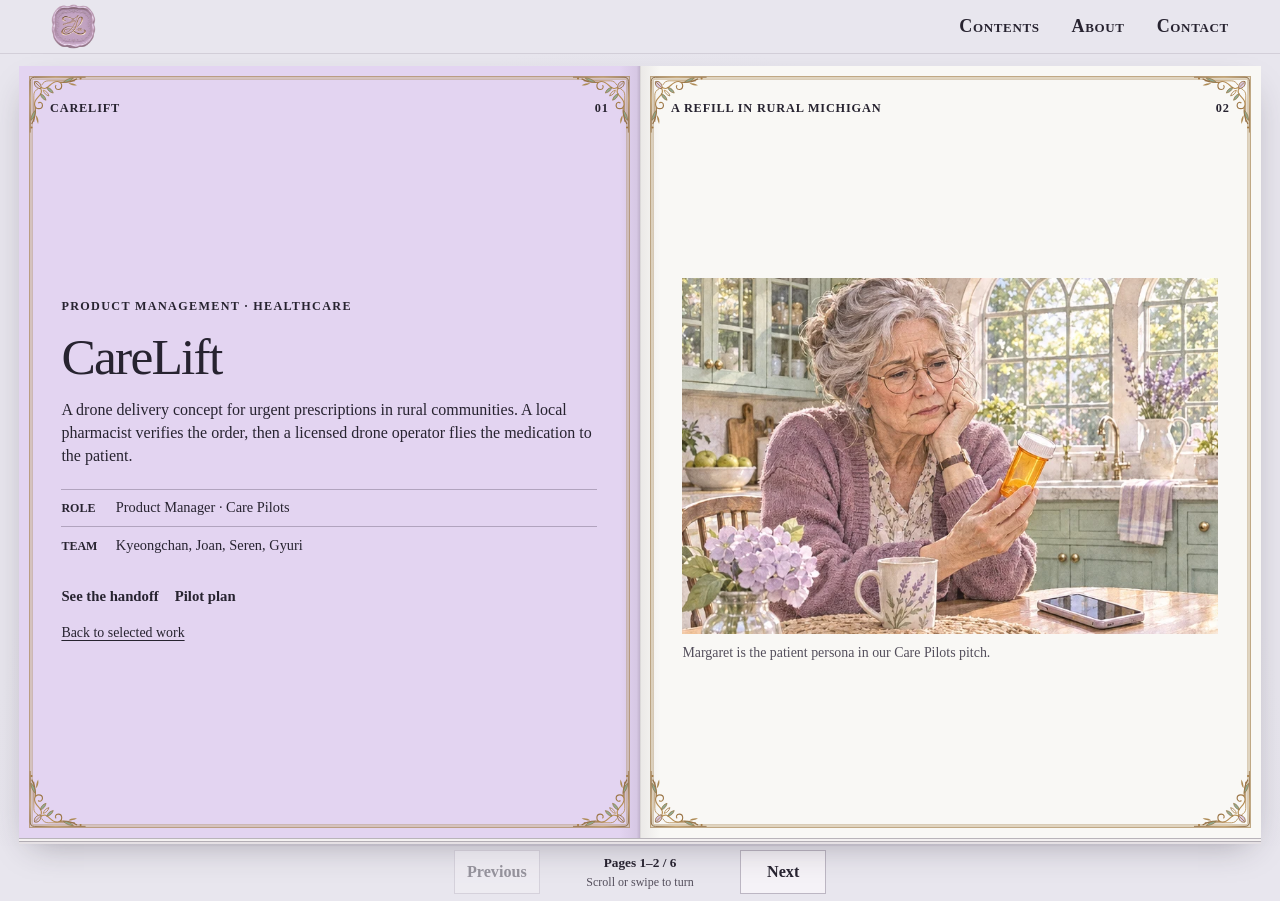
==== commit 075b1d9a: "Clarify rural prescription drone delivery and the XR validation plan" ====
--- a/carelift.html
+++ b/carelift.html
@@ -3,7 +3,7 @@
 <meta name="description" content="Jeannelle Lee's product portfolio. Explore product management, development, and interaction design case studies.">
 <link rel="stylesheet" href="style.css"><link rel="icon" href="favicon.svg"><script src="reader.js" defer></script><script src="neighbor-swap-motion.js" defer></script><script src="case-media.js" defer></script></head>
 <body><a class="skip" href="#reader">Skip to magazine</a><header class="mast"><a class="wordmark" href="index.html#cover" aria-label="Jeannelle Lee · Portfolio cover"><img src="images/jeannelle-lee-garden-seal.svg" width="256" height="256" alt="Jeannelle Lee"></a><nav aria-label="Magazine navigation"><a href="index.html#work">Contents</a><a href="index.html#about">About</a><a href="index.html#contact">Contact</a></nav></header>
-<main class="desk" id="reader" tabindex="-1"><div class="binding"><section class="paper lavender opener" id="overview" data-label="CareLift" aria-label="CareLift, page 1"><div class="page-frame" aria-hidden="true"><i></i><i></i><i></i><i></i></div><div class="paper-inner"><div class="running"><span>CareLift</span><span>01</span></div><div class="page-content"><p class="kicker">Product management · Healthcare</p><h1 class="display">CareLift</h1><p class="intro">An urgent prescription delivery concept that connects rural patients, local pharmacies, and licensed drone operators.</p><dl class="credits"><div><dt>Role</dt><dd>Product Manager · Care Pilots</dd></div><div><dt>Team</dt><dd>Kyeongchan, Joan, Seren, Gyuri</dd></div></dl><nav class="chapter-links" aria-label="Case study chapters"><a href="#handoff">See the handoff</a><a href="#section-3">Pilot plan</a></nav><a class="backlink" href="index.html#carelift">Back to selected work</a></div></div></section>
+<main class="desk" id="reader" tabindex="-1"><div class="binding"><section class="paper lavender opener" id="overview" data-label="CareLift" aria-label="CareLift, page 1"><div class="page-frame" aria-hidden="true"><i></i><i></i><i></i><i></i></div><div class="paper-inner"><div class="running"><span>CareLift</span><span>01</span></div><div class="page-content"><p class="kicker">Product management · Healthcare</p><h1 class="display">CareLift</h1><p class="intro">A drone delivery concept for urgent prescriptions in rural communities. A local pharmacist verifies the order, then a licensed drone operator flies the medication to the patient.</p><dl class="credits"><div><dt>Role</dt><dd>Product Manager · Care Pilots</dd></div><div><dt>Team</dt><dd>Kyeongchan, Joan, Seren, Gyuri</dd></div></dl><nav class="chapter-links" aria-label="Case study chapters"><a href="#handoff">See the handoff</a><a href="#section-3">Pilot plan</a></nav><a class="backlink" href="index.html#carelift">Back to selected work</a></div></div></section>
 <section class="paper art-page lavender" id="project-view" data-label="A refill in rural Michigan" aria-label="A refill in rural Michigan, page 2"><div class="page-frame" aria-hidden="true"><i></i><i></i><i></i><i></i></div><div class="paper-inner"><div class="running"><span>A refill in rural Michigan</span><span>02</span></div><div class="page-content"><figure class="case-art"><img src="images/care-margaret.webp" alt="Margaret at home holding her prescription bottle"><figcaption>Margaret is the patient persona in our Care Pilots pitch.</figcaption></figure></div></div></section>
 <section class="paper story" id="section-1" data-label="The problem" aria-label="The problem, page 3"><div class="page-frame" aria-hidden="true"><i></i><i></i><i></i><i></i></div><div class="paper-inner"><div class="running"><span>The problem</span><span>03</span></div><div class="page-content"><h2 class="display">Who has my prescription?</h2><p class="intro">Margaret needs two answers before she can plan her day. Does the pharmacy have her refill, and when can an operator deliver it?</p><dl class="field-notes"><div><dt>Patient outcome</dt><dd>See whether a refill can reach home and track its progress.</dd></div><div><dt>Our role</dt><dd>As the Care Pilots product team, we designed the handoffs between three apps. The pharmacy verifies and dispenses the medicine; a licensed partner operates the flight.</dd></div></dl></div></div></section>
 <section class="paper art-page lavender" id="handoff" data-label="Anatomy of a handoff" aria-label="Anatomy of a handoff, page 4"><div class="page-frame" aria-hidden="true"><i></i><i></i><i></i><i></i></div><div class="paper-inner"><div class="running"><span>Anatomy of a handoff</span><span>04</span></div><div class="page-content"><figure class="care-sequence"><div class="care-modes"><button type="button" data-mode="before" aria-pressed="true">Before CareLift</button><button type="button" data-mode="with" aria-pressed="false">With CareLift</button></div><div class="care-frames"><div class="care-frame" ><img src="images/care-margaret.webp" alt=""><div><small>Patient</small><strong>Margaret needs a refill.</strong><p>She has no easy way to tell which nearby pharmacy has her prescription in stock.</p></div></div><div class="care-frame" hidden><img src="images/care-pharmacist.webp" alt=""><div><small>Pharmacy</small><strong>Stock is a separate call.</strong><p>A pharmacy can check its shelves, but Margaret still has to arrange the delivery.</p></div></div><div class="care-frame" hidden><img src="images/care-operator.webp" alt=""><div><small>Operator</small><strong>A flight needs a handoff.</strong><p>The operator needs an eligible package and a pickup location before accepting a flight.</p></div></div><div class="care-frame" hidden><img src="images/care-margaret.webp" alt=""><div><small>Patient</small><strong>Request once.</strong><p>Margaret sends one request and follows its status in the patient app.</p></div></div><div class="care-frame" hidden><img src="images/care-pharmacist.webp" alt=""><div><small>Pharmacy</small><strong>Confirm and pack.</strong><p>The pharmacy checks the prescription and stock, then marks the sealed package ready.</p></div></div><div class="care-frame" hidden><img src="images/care-operator.webp" alt=""><div><small>Operator</small><strong>Accept the flight.</strong><p>A licensed operator accepts the matched job and posts flight updates.</p></div></div><div class="care-frame" hidden><img src="images/care-doorstep.webp" alt=""><div><small>Patient</small><strong>Follow the delivery.</strong><p>Margaret can see the delivery status and collect her package at home.</p></div></div></div><figcaption><span class="care-count">1 / 3</span><button type="button" class="care-toggle">Pause</button><button type="button" class="care-next">Next step →</button></figcaption></figure></div></div></section>
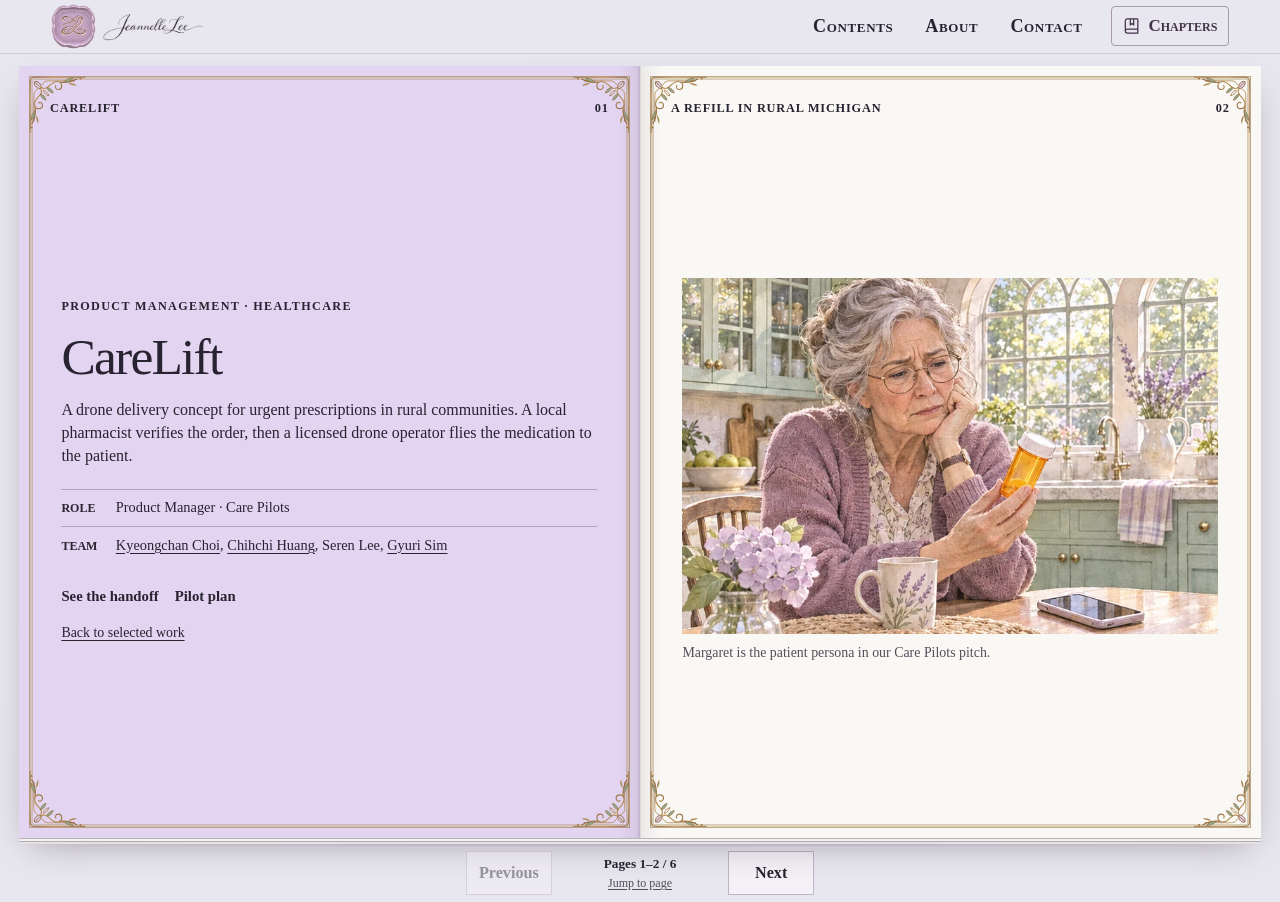
==== commit 7a418c1b: "Add a chapter index, direct page jumps, and full team credits" ====
--- a/carelift.html
+++ b/carelift.html
@@ -1,12 +1,14 @@
 <!doctype html>
 <html lang="en"><head><meta charset="utf-8"><meta name="viewport" content="width=device-width,initial-scale=1"><title>CareLift · Jeannelle Lee</title>
 <meta name="description" content="Jeannelle Lee's product portfolio. Explore product management, development, and interaction design case studies.">
-<link rel="stylesheet" href="style.css"><link rel="icon" href="favicon.svg"><script src="reader.js" defer></script><script src="neighbor-swap-motion.js" defer></script><script src="case-media.js" defer></script></head>
-<body><a class="skip" href="#reader">Skip to magazine</a><header class="mast"><a class="wordmark" href="index.html#cover" aria-label="Jeannelle Lee · Portfolio cover"><img src="images/jeannelle-lee-garden-seal.svg" width="256" height="256" alt="Jeannelle Lee"></a><nav aria-label="Magazine navigation"><a href="index.html#work">Contents</a><a href="index.html#about">About</a><a href="index.html#contact">Contact</a></nav></header>
-<main class="desk" id="reader" tabindex="-1"><div class="binding"><section class="paper lavender opener" id="overview" data-label="CareLift" aria-label="CareLift, page 1"><div class="page-frame" aria-hidden="true"><i></i><i></i><i></i><i></i></div><div class="paper-inner"><div class="running"><span>CareLift</span><span>01</span></div><div class="page-content"><p class="kicker">Product management · Healthcare</p><h1 class="display">CareLift</h1><p class="intro">A drone delivery concept for urgent prescriptions in rural communities. A local pharmacist verifies the order, then a licensed drone operator flies the medication to the patient.</p><dl class="credits"><div><dt>Role</dt><dd>Product Manager · Care Pilots</dd></div><div><dt>Team</dt><dd>Kyeongchan, Joan, Seren, Gyuri</dd></div></dl><nav class="chapter-links" aria-label="Case study chapters"><a href="#handoff">See the handoff</a><a href="#section-3">Pilot plan</a></nav><a class="backlink" href="index.html#carelift">Back to selected work</a></div></div></section>
+<link rel="stylesheet" href="style.css"><link rel="stylesheet" href="reader-nav.css"><link rel="icon" href="favicon.svg"><script src="reader.js?v=chapters1" defer></script><script src="neighbor-swap-motion.js" defer></script><script src="case-media.js" defer></script></head>
+<body><a class="skip" href="#reader">Skip to magazine</a><header class="mast"><a class="wordmark" href="index.html#cover" aria-label="Jeannelle Lee · Portfolio cover"><img src="images/jeannelle-lee-garden-seal.svg" width="256" height="256" alt=""><img class="brand-signature" src="images/jeannelle-lee-signature.png" width="2166" height="710" alt=""></a><div class="mast-links"><nav aria-label="Magazine navigation"><a href="index.html#work">Contents</a><a href="index.html#about">About</a><a href="index.html#contact">Contact</a></nav><button class="index-trigger" type="button" aria-label="Chapter index" aria-haspopup="dialog" aria-controls="chapter-index"><svg aria-hidden="true" width="20" height="20" viewBox="0 0 24 24" fill="none" stroke="currentColor" stroke-width="1.5" stroke-linecap="round"><path d="M6 3.5h12a1 1 0 0 1 1 1v16H6.5A2.5 2.5 0 0 1 4 18V6a2.5 2.5 0 0 1 2-2.5ZM4 18c0-1.4 1.2-2.4 2.6-2.4H19M10 4v6.5l2-1.5 2 1.5V4"/></svg><span>Chapters</span></button></div></header>
+<main class="desk" id="reader" tabindex="-1"><div class="binding"><section class="paper lavender opener" id="overview" data-label="CareLift" aria-label="CareLift, page 1"><div class="page-frame" aria-hidden="true"><i></i><i></i><i></i><i></i></div><div class="paper-inner"><div class="running"><span>CareLift</span><span>01</span></div><div class="page-content"><p class="kicker">Product management · Healthcare</p><h1 class="display">CareLift</h1><p class="intro">A drone delivery concept for urgent prescriptions in rural communities. A local pharmacist verifies the order, then a licensed drone operator flies the medication to the patient.</p><dl class="credits"><div><dt>Role</dt><dd>Product Manager · Care Pilots</dd></div><div><dt>Team</dt><dd><a href="https://www.linkedin.com/in/kyeongchan-choi-9571a9256/">Kyeongchan Choi</a>, <a href="https://www.linkedin.com/in/chihchi-huang/">Chihchi Huang</a>, Seren Lee, <a href="https://www.linkedin.com/in/gyuri-sim/">Gyuri Sim</a></dd></div></dl><nav class="chapter-links" aria-label="Case study chapters"><a href="#handoff">See the handoff</a><a href="#section-3">Pilot plan</a></nav><a class="backlink" href="index.html#carelift">Back to selected work</a></div></div></section>
 <section class="paper art-page lavender" id="project-view" data-label="A refill in rural Michigan" aria-label="A refill in rural Michigan, page 2"><div class="page-frame" aria-hidden="true"><i></i><i></i><i></i><i></i></div><div class="paper-inner"><div class="running"><span>A refill in rural Michigan</span><span>02</span></div><div class="page-content"><figure class="case-art"><img src="images/care-margaret.webp" alt="Margaret at home holding her prescription bottle"><figcaption>Margaret is the patient persona in our Care Pilots pitch.</figcaption></figure></div></div></section>
 <section class="paper story" id="section-1" data-label="The problem" aria-label="The problem, page 3"><div class="page-frame" aria-hidden="true"><i></i><i></i><i></i><i></i></div><div class="paper-inner"><div class="running"><span>The problem</span><span>03</span></div><div class="page-content"><h2 class="display">Who has my prescription?</h2><p class="intro">Margaret needs two answers before she can plan her day. Does the pharmacy have her refill, and when can an operator deliver it?</p><dl class="field-notes"><div><dt>Patient outcome</dt><dd>See whether a refill can reach home and track its progress.</dd></div><div><dt>Our role</dt><dd>As the Care Pilots product team, we designed the handoffs between three apps. The pharmacy verifies and dispenses the medicine; a licensed partner operates the flight.</dd></div></dl></div></div></section>
 <section class="paper art-page lavender" id="handoff" data-label="Anatomy of a handoff" aria-label="Anatomy of a handoff, page 4"><div class="page-frame" aria-hidden="true"><i></i><i></i><i></i><i></i></div><div class="paper-inner"><div class="running"><span>Anatomy of a handoff</span><span>04</span></div><div class="page-content"><figure class="care-sequence"><div class="care-modes"><button type="button" data-mode="before" aria-pressed="true">Before CareLift</button><button type="button" data-mode="with" aria-pressed="false">With CareLift</button></div><div class="care-frames"><div class="care-frame" ><img src="images/care-margaret.webp" alt=""><div><small>Patient</small><strong>Margaret needs a refill.</strong><p>She has no easy way to tell which nearby pharmacy has her prescription in stock.</p></div></div><div class="care-frame" hidden><img src="images/care-pharmacist.webp" alt=""><div><small>Pharmacy</small><strong>Stock is a separate call.</strong><p>A pharmacy can check its shelves, but Margaret still has to arrange the delivery.</p></div></div><div class="care-frame" hidden><img src="images/care-operator.webp" alt=""><div><small>Operator</small><strong>A flight needs a handoff.</strong><p>The operator needs an eligible package and a pickup location before accepting a flight.</p></div></div><div class="care-frame" hidden><img src="images/care-margaret.webp" alt=""><div><small>Patient</small><strong>Request once.</strong><p>Margaret sends one request and follows its status in the patient app.</p></div></div><div class="care-frame" hidden><img src="images/care-pharmacist.webp" alt=""><div><small>Pharmacy</small><strong>Confirm and pack.</strong><p>The pharmacy checks the prescription and stock, then marks the sealed package ready.</p></div></div><div class="care-frame" hidden><img src="images/care-operator.webp" alt=""><div><small>Operator</small><strong>Accept the flight.</strong><p>A licensed operator accepts the matched job and posts flight updates.</p></div></div><div class="care-frame" hidden><img src="images/care-doorstep.webp" alt=""><div><small>Patient</small><strong>Follow the delivery.</strong><p>Margaret can see the delivery status and collect her package at home.</p></div></div></div><figcaption><span class="care-count">1 / 3</span><button type="button" class="care-toggle">Pause</button><button type="button" class="care-next">Next step →</button></figcaption></figure></div></div></section>
 <section class="paper story" id="section-2" data-label="Product decision" aria-label="Product decision, page 5"><div class="page-frame" aria-hidden="true"><i></i><i></i><i></i><i></i></div><div class="paper-inner"><div class="running"><span>Product decision</span><span>05</span></div><div class="page-content"><h2 class="display">One order, three views.</h2><p class="intro">Each handoff updates the next person in line, so Margaret can track her refill without making another call.</p><ol class="journey-trail"><li><strong>Patient view</strong><span>Request a refill; check the delivery status in large type.</span></li><li><strong>Pharmacy view</strong><span>Verify the prescription and stock before releasing the order.</span></li><li><strong>Operator view</strong><span>See ready orders, accept a job, and update the flight status.</span></li></ol></div></div></section>
 <section class="paper mint story" id="section-3" data-label="What comes next" aria-label="What comes next, page 6"><div class="page-frame" aria-hidden="true"><i></i><i></i><i></i><i></i></div><div class="paper-inner"><div class="running"><span>What comes next</span><span>06</span></div><div class="page-content"><h2 class="display">Prove the handoff in one town.</h2><p class="intro">The team built a working three-app MVP during the six-week project. The proposed Michigan pilot still needs live pharmacy inventory and an operating partner.</p><dl class="field-notes"><div><dt>First check</dt><dd>Ask rural pharmacists, older patients, and caregivers to try the order flow. Observe where they need to call for help.</dd></div><div><dt>Pilot measure</dt><dd>Track completed handoffs and request-to-door time. The 10–20 minute delivery window was a pitch target.</dd></div></dl><div class="end-nav"><a class="action" href="index.html#carelift">Back to selected work</a><a class="action" href="neighbor-swap.html">Next case · Neighbor Swap</a></div></div></div></section></div></main>
-<footer class="controls" aria-label="Page navigation"><button id="prev" type="button">Previous</button><div class="readout"><span id="position" aria-live="polite"></span><small>Scroll or swipe to turn</small></div><button id="next" type="button">Next</button></footer></body></html>+<footer class="controls" aria-label="Page navigation"><button id="prev" type="button">Previous</button><div class="readout"><button id="jump-trigger" aria-haspopup="dialog" aria-controls="page-jump" type="button"><span id="position" aria-live="polite"></span><small>Jump to page</small></button></div><button id="next" type="button">Next</button></footer>
+<dialog id="chapter-index" aria-labelledby="index-title"><header class="nav-dialog-head"><h2 id="index-title">Chapter index</h2><button type="button" data-dismiss aria-label="Close chapter index" autofocus>×</button></header><div class="index-scroll"><details class="index-group" ><summary>Portfolio</summary><ol><li><a href="index.html#cover"><span>Cover</span><span class="index-folio">01</span></a></li><li><a href="index.html#portrait"><span>Portrait</span><span class="index-folio">02</span></a></li><li><a href="index.html#work"><span>Contents</span><span class="index-folio">03</span></a></li><li><a href="index.html#project-plates"><span>Project illustrations</span><span class="index-folio">04</span></a></li><li><a href="index.html#carelift"><span>CareLift</span><span class="index-folio">05</span></a></li><li><a href="index.html#carelift-plate"><span>CareLift in motion</span><span class="index-folio">06</span></a></li><li><a href="index.html#neighbor-swap"><span>Neighbor Swap</span><span class="index-folio">07</span></a></li><li><a href="index.html#neighbor-swap-plate"><span>Neighbor Swap in motion</span><span class="index-folio">08</span></a></li><li><a href="index.html#onroute"><span>OnRoute</span><span class="index-folio">09</span></a></li><li><a href="index.html#onroute-plate"><span>OnRoute in motion</span><span class="index-folio">10</span></a></li><li><a href="index.html#pm-studio"><span>PM Studio</span><span class="index-folio">11</span></a></li><li><a href="index.html#pm-studio-plate"><span>PM Studio in motion</span><span class="index-folio">12</span></a></li><li><a href="index.html#about"><span>About & experience</span><span class="index-folio">13</span></a></li><li><a href="index.html#background"><span>Education & interests</span><span class="index-folio">14</span></a></li><li><a href="index.html#contact"><span>Coffee invitation</span><span class="index-folio">15</span></a></li><li><a href="index.html#resume"><span>Résumé</span><span class="index-folio">16</span></a></li></ol></details><details class="index-group" open><summary>CareLift</summary><ol><li><a href="#overview"><span>Overview</span><span class="index-folio">01</span></a></li><li><a href="#project-view"><span>A refill in rural Michigan</span><span class="index-folio">02</span></a></li><li><a href="#section-1"><span><small>The problem</small>Who has my prescription?</span><span class="index-folio">03</span></a></li><li><a href="#handoff"><span>Anatomy of a handoff</span><span class="index-folio">04</span></a></li><li><a href="#section-2"><span><small>Product decision</small>One order, three views.</span><span class="index-folio">05</span></a></li><li><a href="#section-3"><span><small>What comes next</small>Prove the handoff in one town.</span><span class="index-folio">06</span></a></li></ol></details><details class="index-group" ><summary>Neighbor Swap</summary><ol><li><a href="neighbor-swap.html#overview"><span>Overview</span><span class="index-folio">01</span></a></li><li><a href="neighbor-swap.html#project-view"><span>At the neighborhood café</span><span class="index-folio">02</span></a></li><li><a href="neighbor-swap.html#section-1"><span><small>The exchange</small>A drill for a video call.</span><span class="index-folio">03</span></a></li><li><a href="neighbor-swap.html#section-2"><span><small>Choosing a channel</small>Start with a text message.</span><span class="index-folio">04</span></a></li><li><a href="neighbor-swap.html#section-3"><span><small>Interaction design</small>Make “no” easy.</span><span class="index-folio">05</span></a></li><li><a href="neighbor-swap.html#learn"><span><small>Next test</small>Can both people finish the exchange?</span><span class="index-folio">06</span></a></li></ol></details><details class="index-group" ><summary>OnRoute</summary><ol><li><a href="onroute.html#overview"><span>Overview</span><span class="index-folio">01</span></a></li><li><a href="onroute.html#project-view"><span>A scheduled ride to campus</span><span class="index-folio">02</span></a></li><li><a href="onroute.html#section-1"><span><small>Problem &amp; research</small>A free seat is only useful if you can board.</span><span class="index-folio">03</span></a></li><li><a href="onroute.html#journey"><span><small>My customer journey map</small>The worry returns after booking.</span><span class="index-folio">04</span></a></li><li><a href="onroute.html#design"><span><small>My service blueprint &amp; Lean Canvas</small>What keeps a seat available?</span><span class="index-folio">05</span></a></li><li><a href="onroute.html#section-2"><span><small>My trust tests</small>Trust runs in both directions.</span><span class="index-folio">06</span></a></li><li><a href="onroute.html#section-3"><span><small>Team decision</small>Reserve before the bus is late.</span><span class="index-folio">07</span></a></li><li><a href="onroute.html#demo"><span><small>Prototype walkthrough</small>Booking and backup rides</span><span class="index-folio">08</span></a></li><li><a href="onroute.html#reflection"><span><small>Outcomes &amp; reflection</small>From stated intent to real rides</span><span class="index-folio">09</span></a></li><li><a href="onroute.html#decision"><span>From question to prototype</span><span class="index-folio">10</span></a></li></ol><div class="index-maps"><a href="onroute-journey.html">Full journey map</a><a href="onroute-blueprint.html">Full service blueprint</a></div></details><details class="index-group" ><summary>PM Studio</summary><ol><li><a href="pm-studio.html#overview"><span>Overview</span><span class="index-folio">01</span></a></li><li><a href="pm-studio.html#project-view"><span>Four product decisions</span><span class="index-folio">02</span></a></li><li><a href="pm-studio.html#section-1"><span>Airbnb Work-Ready Stays</span><span class="index-folio">03</span></a></li><li><a href="pm-studio.html#figure-1"><span><small>MVP scope</small>What makes a stay work-ready?</span><span class="index-folio">04</span></a></li><li><a href="pm-studio.html#section-2"><span>SmartHome Pro Away Mode</span><span class="index-folio">05</span></a></li><li><a href="pm-studio.html#figure-2"><span><small>Release sequence</small>The order of releases</span><span class="index-folio">06</span></a></li><li><a href="pm-studio.html#section-3"><span>Surgical Replay XR</span><span class="index-folio">07</span></a></li><li><a href="pm-studio.html#section-4"><span>TikTok · Two jobs, one feed</span><span class="index-folio">08</span></a></li></ol></details></div></dialog>
+<dialog id="page-jump" aria-labelledby="jump-title"><header class="nav-dialog-head"><h2 id="jump-title">Jump to page</h2><button type="button" data-dismiss aria-label="Close page finder">×</button></header><form id="jump-form" novalidate><label for="jump-number">Page number <span>(1–6)</span></label><div class="jump-fields"><input id="jump-number" type="text" inputmode="numeric" autocomplete="off" aria-describedby="jump-error" autofocus><button type="submit">Go</button></div><p id="jump-error" role="alert"></p></form></dialog></body></html>
--- a/reader-nav.css
+++ b/reader-nav.css
@@ -0,0 +1,65 @@
+.wordmark { gap: .35rem; }
+.mast .wordmark img.brand-signature { width: clamp(4.8rem, 8vw, 6.7rem); height: auto; }
+.mast-links, .index-trigger { display: flex; align-items: center; }
+.mast-links { gap: clamp(.8rem, 2.2vw, 2rem); }
+.index-trigger { display: none; gap: .4rem; min-height: 40px; padding: .3rem .65rem; background: transparent; border: 1px solid #a99baa; border-radius: 4px; color: #43324a; font: 600 1.06rem var(--serif); font-variant-caps: small-caps; }
+.ready .index-trigger { display: flex; }
+.index-trigger:hover { background: #f7f3f8; }
+.readout { min-width: 0; }
+.controls #jump-trigger { padding: .15rem .7rem; min-width: 8.2rem; border-color: transparent; background: transparent; }
+#jump-trigger small { text-decoration: underline; text-underline-offset: .18em; font-weight: 400; }
+.controls #jump-trigger:hover { background: #f6f3f7; border-color: #cec5d0; }
+#chapter-index, #page-jump { color: var(--ink); background: #faf7f1; border: 1px solid #ad997e; padding: 0; box-shadow: 0 10px 36px #27172f36; }
+#chapter-index::backdrop, #page-jump::backdrop { background: #21182d47; }
+html:has(#chapter-index[open], #page-jump[open]) { overflow: hidden; }
+.nav-dialog-head { display: flex; align-items: center; justify-content: space-between; gap: 1rem; border-bottom: 1px solid #cbbba7; padding: .8rem 1.2rem; }
+.nav-dialog-head h2 { font: 500 1.85rem/1.15 var(--serif); }
+.nav-dialog-head button { width: 42px; height: 42px; border: none; background: transparent; color: #584358; font: 1.65rem/1 var(--serif); }
+.nav-dialog-head button:hover { background: #eee7ee; }
+#chapter-index { position: fixed; inset: 0 0 0 auto; margin: 0; width: min(26rem, calc(100% - 1rem)); height: 100dvh; max-height: 100dvh; max-width: none; overflow: hidden; }
+#chapter-index[open] { display: flex; flex-direction: column; }
+#chapter-index[data-side="left"] { inset: 0 auto 0 0; }
+.index-scroll { padding: .4rem 1.2rem 1.4rem; overflow-y: auto; overscroll-behavior: contain; }
+.index-group { border-bottom: 1px solid #d8cbbb; }
+.index-group summary { display: flex; align-items: center; justify-content: space-between; gap: 1rem; min-height: 46px; padding: .65rem .15rem; cursor: pointer; font: 600 1.19rem/1.2 var(--serif); list-style: none; }
+.index-group summary:focus-visible { outline: 2px solid #795b87; outline-offset: -2px; }
+.index-group summary::-webkit-details-marker { display: none; }
+.index-group summary::after { content: '+'; color: #795b80; }
+.index-group[open] summary::after { content: '−'; }
+.index-group ol { list-style: none; padding: 0; margin: 0 0 .5rem; }
+.index-group li a { display: flex; align-items: baseline; justify-content: space-between; gap: 1rem; padding: .5rem .75rem; border-inline-start: 2px solid transparent; font: 1rem/1.3 var(--serif); text-decoration: none; }
+.index-group li a:hover, .index-maps a:hover { background: #e6eee7; }
+.index-group li a[aria-current] { border-color: #856794; background: #ece3ed; }
+.index-group li a small { display: block; color: #615563; font: .78rem/1.45 var(--reading); }
+.index-folio { color: #695a64; font: .86rem var(--reading); font-variant-numeric: tabular-nums; }
+.index-maps { display: flex; gap: .75rem; flex-wrap: wrap; padding: 0 .75rem .7rem; font-size: .85rem; }
+#page-jump { width: min(21rem, calc(100% - 2rem)); }
+#jump-form { padding: 1rem 1.2rem 1.3rem; }
+#jump-form label { font: 600 1.07rem var(--serif); }
+#jump-form label span { font-weight: 400; color: #64576a; }
+.jump-fields { display: flex; gap: .6rem; margin-top: .4rem; }
+.jump-fields input { min-width: 0; width: 100%; padding: .5rem; font: 1rem var(--reading); border: 1px solid #98889d; background: #fffcfa; color: var(--ink); }
+.jump-fields button { min-height: 42px; padding: .4rem 1rem; background: #5d475d; color: white; border: 1px solid #5d475d; font: 600 1.03rem var(--serif); }
+#jump-error:not(:empty) { margin-top: .65rem; color: #873b4a; font: .92rem/1.4 var(--reading); }
+@media (prefers-reduced-motion: no-preference) {
+  #chapter-index[open] { --entry: 1.4rem; animation: chapter-arrive .18s ease-out; }
+  #chapter-index[open][data-side="left"] { --entry: -1.4rem; }
+  @keyframes chapter-arrive { from { opacity: 0; transform: translateX(var(--entry)); } }
+}
+@media (max-width: 620px) {
+  .index-trigger span { display: none; }
+  .index-trigger { justify-content: center; min-width: 38px; padding: .3rem; }
+  .mast { padding-inline: .6rem; gap: .4rem; }
+  .mast-links, .mast nav { gap: clamp(.35rem, 2vw, .75rem); }
+  .mast .wordmark img.brand-signature { width: clamp(3.8rem, 17vw, 5rem); }
+  .mast nav a { font-size: clamp(.91rem, 3.8vw, 1.1rem); letter-spacing: .01em; }
+}
+@media (max-width: 370px) {
+  .mast { display: grid; grid-template-columns: 1fr auto; gap: 0 .6rem; padding-inline: .8rem; }
+  .mast .wordmark { justify-self: start; }
+  .mast-links { display: contents; }
+  .mast nav { grid-column: 1 / -1; grid-row: 2; justify-content: space-between; }
+  .mast nav a { padding-block: .2rem; }
+  .index-trigger { grid-column: 2; grid-row: 1; min-height: 36px; }
+  .index-trigger span { display: inline; font-size: .92rem; }
+}
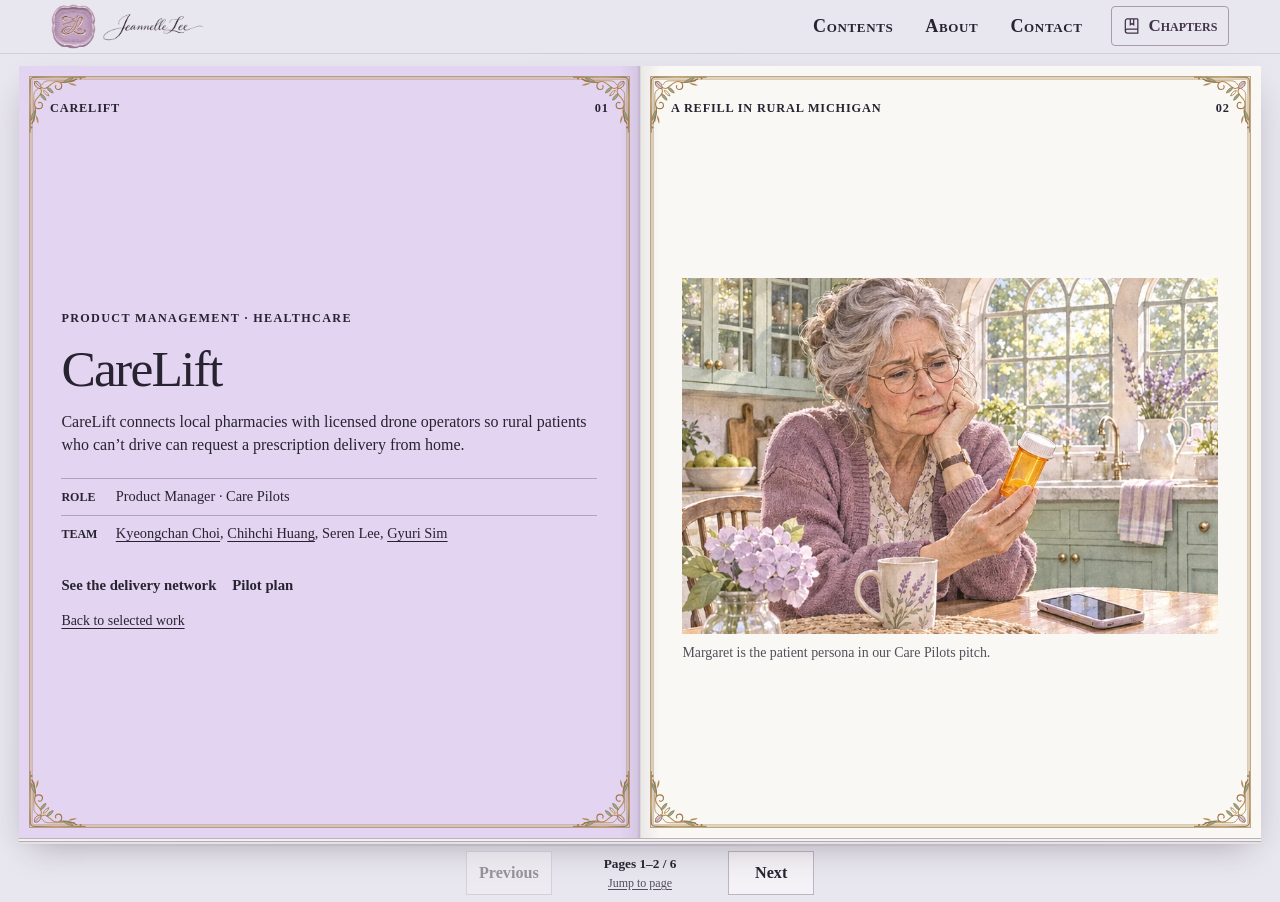
==== commit 33789957: "Reframe CareLift around refill access and illustrate the delivery network" ====
--- a/carelift.html
+++ b/carelift.html
@@ -1,14 +1,22 @@
 <!doctype html>
 <html lang="en"><head><meta charset="utf-8"><meta name="viewport" content="width=device-width,initial-scale=1"><title>CareLift · Jeannelle Lee</title>
 <meta name="description" content="Jeannelle Lee's product portfolio. Explore product management, development, and interaction design case studies.">
-<link rel="stylesheet" href="style.css"><link rel="stylesheet" href="reader-nav.css"><link rel="icon" href="favicon.svg"><script src="reader.js?v=chapters1" defer></script><script src="neighbor-swap-motion.js" defer></script><script src="case-media.js" defer></script></head>
+<link rel="stylesheet" href="style.css"><link rel="stylesheet" href="care-network.css"><link rel="stylesheet" href="reader-nav.css"><link rel="icon" href="favicon.svg"><script src="reader.js?v=chapters1" defer></script><script src="neighbor-swap-motion.js" defer></script><script src="case-media.js?v=delivery-story" defer></script></head>
 <body><a class="skip" href="#reader">Skip to magazine</a><header class="mast"><a class="wordmark" href="index.html#cover" aria-label="Jeannelle Lee · Portfolio cover"><img src="images/jeannelle-lee-garden-seal.svg" width="256" height="256" alt=""><img class="brand-signature" src="images/jeannelle-lee-signature.png" width="2166" height="710" alt=""></a><div class="mast-links"><nav aria-label="Magazine navigation"><a href="index.html#work">Contents</a><a href="index.html#about">About</a><a href="index.html#contact">Contact</a></nav><button class="index-trigger" type="button" aria-label="Chapter index" aria-haspopup="dialog" aria-controls="chapter-index"><svg aria-hidden="true" width="20" height="20" viewBox="0 0 24 24" fill="none" stroke="currentColor" stroke-width="1.5" stroke-linecap="round"><path d="M6 3.5h12a1 1 0 0 1 1 1v16H6.5A2.5 2.5 0 0 1 4 18V6a2.5 2.5 0 0 1 2-2.5ZM4 18c0-1.4 1.2-2.4 2.6-2.4H19M10 4v6.5l2-1.5 2 1.5V4"/></svg><span>Chapters</span></button></div></header>
-<main class="desk" id="reader" tabindex="-1"><div class="binding"><section class="paper lavender opener" id="overview" data-label="CareLift" aria-label="CareLift, page 1"><div class="page-frame" aria-hidden="true"><i></i><i></i><i></i><i></i></div><div class="paper-inner"><div class="running"><span>CareLift</span><span>01</span></div><div class="page-content"><p class="kicker">Product management · Healthcare</p><h1 class="display">CareLift</h1><p class="intro">A drone delivery concept for urgent prescriptions in rural communities. A local pharmacist verifies the order, then a licensed drone operator flies the medication to the patient.</p><dl class="credits"><div><dt>Role</dt><dd>Product Manager · Care Pilots</dd></div><div><dt>Team</dt><dd><a href="https://www.linkedin.com/in/kyeongchan-choi-9571a9256/">Kyeongchan Choi</a>, <a href="https://www.linkedin.com/in/chihchi-huang/">Chihchi Huang</a>, Seren Lee, <a href="https://www.linkedin.com/in/gyuri-sim/">Gyuri Sim</a></dd></div></dl><nav class="chapter-links" aria-label="Case study chapters"><a href="#handoff">See the handoff</a><a href="#section-3">Pilot plan</a></nav><a class="backlink" href="index.html#carelift">Back to selected work</a></div></div></section>
+<main class="desk" id="reader" tabindex="-1"><div class="binding"><section class="paper lavender opener" id="overview" data-label="CareLift" aria-label="CareLift, page 1"><div class="page-frame" aria-hidden="true"><i></i><i></i><i></i><i></i></div><div class="paper-inner"><div class="running"><span>CareLift</span><span>01</span></div><div class="page-content"><p class="kicker">Product management · Healthcare</p><h1 class="display">CareLift</h1><p class="intro">CareLift connects local pharmacies with licensed drone operators so rural patients who can’t drive can request a prescription delivery from home.</p><dl class="credits"><div><dt>Role</dt><dd>Product Manager · Care Pilots</dd></div><div><dt>Team</dt><dd><a href="https://www.linkedin.com/in/kyeongchan-choi-9571a9256/">Kyeongchan Choi</a>, <a href="https://www.linkedin.com/in/chihchi-huang/">Chihchi Huang</a>, Seren Lee, <a href="https://www.linkedin.com/in/gyuri-sim/">Gyuri Sim</a></dd></div></dl><nav class="chapter-links" aria-label="Case study chapters"><a href="#handoff">See the delivery network</a><a href="#section-3">Pilot plan</a></nav><a class="backlink" href="index.html#carelift">Back to selected work</a></div></div></section>
 <section class="paper art-page lavender" id="project-view" data-label="A refill in rural Michigan" aria-label="A refill in rural Michigan, page 2"><div class="page-frame" aria-hidden="true"><i></i><i></i><i></i><i></i></div><div class="paper-inner"><div class="running"><span>A refill in rural Michigan</span><span>02</span></div><div class="page-content"><figure class="case-art"><img src="images/care-margaret.webp" alt="Margaret at home holding her prescription bottle"><figcaption>Margaret is the patient persona in our Care Pilots pitch.</figcaption></figure></div></div></section>
-<section class="paper story" id="section-1" data-label="The problem" aria-label="The problem, page 3"><div class="page-frame" aria-hidden="true"><i></i><i></i><i></i><i></i></div><div class="paper-inner"><div class="running"><span>The problem</span><span>03</span></div><div class="page-content"><h2 class="display">Who has my prescription?</h2><p class="intro">Margaret needs two answers before she can plan her day. Does the pharmacy have her refill, and when can an operator deliver it?</p><dl class="field-notes"><div><dt>Patient outcome</dt><dd>See whether a refill can reach home and track its progress.</dd></div><div><dt>Our role</dt><dd>As the Care Pilots product team, we designed the handoffs between three apps. The pharmacy verifies and dispenses the medicine; a licensed partner operates the flight.</dd></div></dl></div></div></section>
-<section class="paper art-page lavender" id="handoff" data-label="Anatomy of a handoff" aria-label="Anatomy of a handoff, page 4"><div class="page-frame" aria-hidden="true"><i></i><i></i><i></i><i></i></div><div class="paper-inner"><div class="running"><span>Anatomy of a handoff</span><span>04</span></div><div class="page-content"><figure class="care-sequence"><div class="care-modes"><button type="button" data-mode="before" aria-pressed="true">Before CareLift</button><button type="button" data-mode="with" aria-pressed="false">With CareLift</button></div><div class="care-frames"><div class="care-frame" ><img src="images/care-margaret.webp" alt=""><div><small>Patient</small><strong>Margaret needs a refill.</strong><p>She has no easy way to tell which nearby pharmacy has her prescription in stock.</p></div></div><div class="care-frame" hidden><img src="images/care-pharmacist.webp" alt=""><div><small>Pharmacy</small><strong>Stock is a separate call.</strong><p>A pharmacy can check its shelves, but Margaret still has to arrange the delivery.</p></div></div><div class="care-frame" hidden><img src="images/care-operator.webp" alt=""><div><small>Operator</small><strong>A flight needs a handoff.</strong><p>The operator needs an eligible package and a pickup location before accepting a flight.</p></div></div><div class="care-frame" hidden><img src="images/care-margaret.webp" alt=""><div><small>Patient</small><strong>Request once.</strong><p>Margaret sends one request and follows its status in the patient app.</p></div></div><div class="care-frame" hidden><img src="images/care-pharmacist.webp" alt=""><div><small>Pharmacy</small><strong>Confirm and pack.</strong><p>The pharmacy checks the prescription and stock, then marks the sealed package ready.</p></div></div><div class="care-frame" hidden><img src="images/care-operator.webp" alt=""><div><small>Operator</small><strong>Accept the flight.</strong><p>A licensed operator accepts the matched job and posts flight updates.</p></div></div><div class="care-frame" hidden><img src="images/care-doorstep.webp" alt=""><div><small>Patient</small><strong>Follow the delivery.</strong><p>Margaret can see the delivery status and collect her package at home.</p></div></div></div><figcaption><span class="care-count">1 / 3</span><button type="button" class="care-toggle">Pause</button><button type="button" class="care-next">Next step →</button></figcaption></figure></div></div></section>
+<section class="paper story" id="section-1" data-label="The problem" aria-label="The problem, page 3"><div class="page-frame" aria-hidden="true"><i></i><i></i><i></i><i></i></div><div class="paper-inner"><div class="running"><span>The problem</span><span>03</span></div><div class="page-content"><h2 class="display">How can Margaret get her refill without a ride?</h2><p class="intro">Margaret lives alone in rural Michigan and can no longer drive. Even when her prescription is ready, she has to find someone to take her to the pharmacy.</p><dl class="field-notes"><div><dt>Other times pickup is hard</dt><dd>A younger adult working a long shift may have little time to wait at the counter. A traveler who left medication at home may need a refill while visiting another state.</dd></div><div><dt>Our starting point</dt><dd>We focused on rural residents like Margaret. Our team designed a way for her to request a refill from home and follow its delivery by drone.</dd></div></dl></div></div></section>
+<section class="paper art-page lavender" id="handoff" data-label="The delivery network" aria-label="The delivery network, page 4"><div class="page-frame" aria-hidden="true"><i></i><i></i><i></i><i></i></div><div class="paper-inner"><div class="running"><span>The delivery network</span><span>04</span></div><div class="page-content"><figure class="care-map" aria-labelledby="care-map-title">
+    <figcaption id="care-map-title">From pharmacy to doorstep</figcaption>
+    <div class="care-network">
+      <div class="care-party care-patient"><img src="images/care-margaret.webp" alt=""><strong>Patient</strong><p>Requests a refill and tracks its arrival at home.</p></div>
+      <div class="care-party care-pharmacy"><img src="images/care-pharmacist.webp" alt=""><strong>Local pharmacy</strong><p>Checks the prescription and stock, then packs the order.</p></div>
+      <div class="care-party care-operator"><img src="images/care-operator.webp" alt=""><strong>Drone operator</strong><p>Accepts a matched flight and updates the delivery status.</p></div>
+      <div class="care-hub"><svg aria-hidden="true" viewBox="0 0 100 60" preserveAspectRatio="none"><path d="M50 0 V21 M50 34 C50 47 25 45 25 60 M50 34 C50 47 75 45 75 60"/></svg><span>CareLift</span></div>
+    </div>
+  </figure><details class="care-story"><summary>Watch Margaret’s delivery story</summary><figure class="care-sequence"><div class="care-modes"><button type="button" data-mode="before" aria-pressed="true">Before CareLift</button><button type="button" data-mode="with" aria-pressed="false">With CareLift</button></div><div class="care-frames"><div class="care-frame" ><img src="images/care-margaret.webp" alt=""><div><small>Patient</small><strong>Margaret is running low.</strong><p>She lives alone and can no longer drive to the pharmacy.</p></div></div><div class="care-frame" hidden><img src="images/care-pharmacist.webp" alt=""><div><small>Pharmacy</small><strong>Her refill is ready.</strong><p>The pharmacist can prepare her prescription, but Margaret still needs a way to pick it up.</p></div></div><div class="care-frame" hidden><img src="images/care-margaret.webp" alt=""><div><small>Patient</small><strong>She has to find a ride.</strong><p>When she can collect her refill depends on when someone is free to take her.</p></div></div><div class="care-frame" hidden><img src="images/care-margaret.webp" alt=""><div><small>Patient</small><strong>Request once.</strong><p>Margaret sends one request and follows its status in the patient app.</p></div></div><div class="care-frame" hidden><img src="images/care-pharmacist.webp" alt=""><div><small>Pharmacy</small><strong>Confirm and pack.</strong><p>The pharmacy checks the prescription and stock, then marks the sealed package ready.</p></div></div><div class="care-frame" hidden><img src="images/care-operator.webp" alt=""><div><small>Operator</small><strong>Accept the flight.</strong><p>A licensed operator accepts the matched job and posts flight updates.</p></div></div><div class="care-frame" hidden><img src="images/care-doorstep.webp" alt=""><div><small>Patient</small><strong>Follow the delivery.</strong><p>Margaret can see the delivery status and collect her package at home.</p></div></div></div><figcaption><span class="care-count">1 / 3</span><button type="button" class="care-toggle">Pause</button><button type="button" class="care-next">Next step →</button></figcaption></figure></details></div></div></section>
 <section class="paper story" id="section-2" data-label="Product decision" aria-label="Product decision, page 5"><div class="page-frame" aria-hidden="true"><i></i><i></i><i></i><i></i></div><div class="paper-inner"><div class="running"><span>Product decision</span><span>05</span></div><div class="page-content"><h2 class="display">One order, three views.</h2><p class="intro">Each handoff updates the next person in line, so Margaret can track her refill without making another call.</p><ol class="journey-trail"><li><strong>Patient view</strong><span>Request a refill; check the delivery status in large type.</span></li><li><strong>Pharmacy view</strong><span>Verify the prescription and stock before releasing the order.</span></li><li><strong>Operator view</strong><span>See ready orders, accept a job, and update the flight status.</span></li></ol></div></div></section>
 <section class="paper mint story" id="section-3" data-label="What comes next" aria-label="What comes next, page 6"><div class="page-frame" aria-hidden="true"><i></i><i></i><i></i><i></i></div><div class="paper-inner"><div class="running"><span>What comes next</span><span>06</span></div><div class="page-content"><h2 class="display">Prove the handoff in one town.</h2><p class="intro">The team built a working three-app MVP during the six-week project. The proposed Michigan pilot still needs live pharmacy inventory and an operating partner.</p><dl class="field-notes"><div><dt>First check</dt><dd>Ask rural pharmacists, older patients, and caregivers to try the order flow. Observe where they need to call for help.</dd></div><div><dt>Pilot measure</dt><dd>Track completed handoffs and request-to-door time. The 10–20 minute delivery window was a pitch target.</dd></div></dl><div class="end-nav"><a class="action" href="index.html#carelift">Back to selected work</a><a class="action" href="neighbor-swap.html">Next case · Neighbor Swap</a></div></div></div></section></div></main>
 <footer class="controls" aria-label="Page navigation"><button id="prev" type="button">Previous</button><div class="readout"><button id="jump-trigger" aria-haspopup="dialog" aria-controls="page-jump" type="button"><span id="position" aria-live="polite"></span><small>Jump to page</small></button></div><button id="next" type="button">Next</button></footer>
-<dialog id="chapter-index" aria-labelledby="index-title"><header class="nav-dialog-head"><h2 id="index-title">Chapter index</h2><button type="button" data-dismiss aria-label="Close chapter index" autofocus>×</button></header><div class="index-scroll"><details class="index-group" ><summary>Portfolio</summary><ol><li><a href="index.html#cover"><span>Cover</span><span class="index-folio">01</span></a></li><li><a href="index.html#portrait"><span>Portrait</span><span class="index-folio">02</span></a></li><li><a href="index.html#work"><span>Contents</span><span class="index-folio">03</span></a></li><li><a href="index.html#project-plates"><span>Project illustrations</span><span class="index-folio">04</span></a></li><li><a href="index.html#carelift"><span>CareLift</span><span class="index-folio">05</span></a></li><li><a href="index.html#carelift-plate"><span>CareLift in motion</span><span class="index-folio">06</span></a></li><li><a href="index.html#neighbor-swap"><span>Neighbor Swap</span><span class="index-folio">07</span></a></li><li><a href="index.html#neighbor-swap-plate"><span>Neighbor Swap in motion</span><span class="index-folio">08</span></a></li><li><a href="index.html#onroute"><span>OnRoute</span><span class="index-folio">09</span></a></li><li><a href="index.html#onroute-plate"><span>OnRoute in motion</span><span class="index-folio">10</span></a></li><li><a href="index.html#pm-studio"><span>PM Studio</span><span class="index-folio">11</span></a></li><li><a href="index.html#pm-studio-plate"><span>PM Studio in motion</span><span class="index-folio">12</span></a></li><li><a href="index.html#about"><span>About & experience</span><span class="index-folio">13</span></a></li><li><a href="index.html#background"><span>Education & interests</span><span class="index-folio">14</span></a></li><li><a href="index.html#contact"><span>Coffee invitation</span><span class="index-folio">15</span></a></li><li><a href="index.html#resume"><span>Résumé</span><span class="index-folio">16</span></a></li></ol></details><details class="index-group" open><summary>CareLift</summary><ol><li><a href="#overview"><span>Overview</span><span class="index-folio">01</span></a></li><li><a href="#project-view"><span>A refill in rural Michigan</span><span class="index-folio">02</span></a></li><li><a href="#section-1"><span><small>The problem</small>Who has my prescription?</span><span class="index-folio">03</span></a></li><li><a href="#handoff"><span>Anatomy of a handoff</span><span class="index-folio">04</span></a></li><li><a href="#section-2"><span><small>Product decision</small>One order, three views.</span><span class="index-folio">05</span></a></li><li><a href="#section-3"><span><small>What comes next</small>Prove the handoff in one town.</span><span class="index-folio">06</span></a></li></ol></details><details class="index-group" ><summary>Neighbor Swap</summary><ol><li><a href="neighbor-swap.html#overview"><span>Overview</span><span class="index-folio">01</span></a></li><li><a href="neighbor-swap.html#project-view"><span>At the neighborhood café</span><span class="index-folio">02</span></a></li><li><a href="neighbor-swap.html#section-1"><span><small>The exchange</small>A drill for a video call.</span><span class="index-folio">03</span></a></li><li><a href="neighbor-swap.html#section-2"><span><small>Choosing a channel</small>Start with a text message.</span><span class="index-folio">04</span></a></li><li><a href="neighbor-swap.html#section-3"><span><small>Interaction design</small>Make “no” easy.</span><span class="index-folio">05</span></a></li><li><a href="neighbor-swap.html#learn"><span><small>Next test</small>Can both people finish the exchange?</span><span class="index-folio">06</span></a></li></ol></details><details class="index-group" ><summary>OnRoute</summary><ol><li><a href="onroute.html#overview"><span>Overview</span><span class="index-folio">01</span></a></li><li><a href="onroute.html#project-view"><span>A scheduled ride to campus</span><span class="index-folio">02</span></a></li><li><a href="onroute.html#section-1"><span><small>Problem &amp; research</small>A free seat is only useful if you can board.</span><span class="index-folio">03</span></a></li><li><a href="onroute.html#journey"><span><small>My customer journey map</small>The worry returns after booking.</span><span class="index-folio">04</span></a></li><li><a href="onroute.html#design"><span><small>My service blueprint &amp; Lean Canvas</small>What keeps a seat available?</span><span class="index-folio">05</span></a></li><li><a href="onroute.html#section-2"><span><small>My trust tests</small>Trust runs in both directions.</span><span class="index-folio">06</span></a></li><li><a href="onroute.html#section-3"><span><small>Team decision</small>Reserve before the bus is late.</span><span class="index-folio">07</span></a></li><li><a href="onroute.html#demo"><span><small>Prototype walkthrough</small>Booking and backup rides</span><span class="index-folio">08</span></a></li><li><a href="onroute.html#reflection"><span><small>Outcomes &amp; reflection</small>From stated intent to real rides</span><span class="index-folio">09</span></a></li><li><a href="onroute.html#decision"><span>From question to prototype</span><span class="index-folio">10</span></a></li></ol><div class="index-maps"><a href="onroute-journey.html">Full journey map</a><a href="onroute-blueprint.html">Full service blueprint</a></div></details><details class="index-group" ><summary>PM Studio</summary><ol><li><a href="pm-studio.html#overview"><span>Overview</span><span class="index-folio">01</span></a></li><li><a href="pm-studio.html#project-view"><span>Four product decisions</span><span class="index-folio">02</span></a></li><li><a href="pm-studio.html#section-1"><span>Airbnb Work-Ready Stays</span><span class="index-folio">03</span></a></li><li><a href="pm-studio.html#figure-1"><span><small>MVP scope</small>What makes a stay work-ready?</span><span class="index-folio">04</span></a></li><li><a href="pm-studio.html#section-2"><span>SmartHome Pro Away Mode</span><span class="index-folio">05</span></a></li><li><a href="pm-studio.html#figure-2"><span><small>Release sequence</small>The order of releases</span><span class="index-folio">06</span></a></li><li><a href="pm-studio.html#section-3"><span>Surgical Replay XR</span><span class="index-folio">07</span></a></li><li><a href="pm-studio.html#section-4"><span>TikTok · Two jobs, one feed</span><span class="index-folio">08</span></a></li></ol></details></div></dialog>
+<dialog id="chapter-index" aria-labelledby="index-title"><header class="nav-dialog-head"><h2 id="index-title">Chapter index</h2><button type="button" data-dismiss aria-label="Close chapter index" autofocus>×</button></header><div class="index-scroll"><details class="index-group" ><summary>Portfolio</summary><ol><li><a href="index.html#cover"><span>Cover</span><span class="index-folio">01</span></a></li><li><a href="index.html#portrait"><span>Portrait</span><span class="index-folio">02</span></a></li><li><a href="index.html#work"><span>Contents</span><span class="index-folio">03</span></a></li><li><a href="index.html#project-plates"><span>Project illustrations</span><span class="index-folio">04</span></a></li><li><a href="index.html#carelift"><span>CareLift</span><span class="index-folio">05</span></a></li><li><a href="index.html#carelift-plate"><span>CareLift in motion</span><span class="index-folio">06</span></a></li><li><a href="index.html#neighbor-swap"><span>Neighbor Swap</span><span class="index-folio">07</span></a></li><li><a href="index.html#neighbor-swap-plate"><span>Neighbor Swap in motion</span><span class="index-folio">08</span></a></li><li><a href="index.html#onroute"><span>OnRoute</span><span class="index-folio">09</span></a></li><li><a href="index.html#onroute-plate"><span>OnRoute in motion</span><span class="index-folio">10</span></a></li><li><a href="index.html#pm-studio"><span>PM Studio</span><span class="index-folio">11</span></a></li><li><a href="index.html#pm-studio-plate"><span>PM Studio Projects</span><span class="index-folio">12</span></a></li><li><a href="index.html#about"><span>About & experience</span><span class="index-folio">13</span></a></li><li><a href="index.html#background"><span>Education & interests</span><span class="index-folio">14</span></a></li><li><a href="index.html#contact"><span>Coffee invitation</span><span class="index-folio">15</span></a></li><li><a href="index.html#resume"><span>Résumé</span><span class="index-folio">16</span></a></li></ol></details><details class="index-group" open><summary>CareLift</summary><ol><li><a href="#overview"><span>Overview</span><span class="index-folio">01</span></a></li><li><a href="#project-view"><span>A refill in rural Michigan</span><span class="index-folio">02</span></a></li><li><a href="#section-1"><span><small>The problem</small>How can Margaret get her refill without a ride?</span><span class="index-folio">03</span></a></li><li><a href="#handoff"><span>The delivery network</span><span class="index-folio">04</span></a></li><li><a href="#section-2"><span><small>Product decision</small>One order, three views.</span><span class="index-folio">05</span></a></li><li><a href="#section-3"><span><small>What comes next</small>Prove the handoff in one town.</span><span class="index-folio">06</span></a></li></ol></details><details class="index-group" ><summary>Neighbor Swap</summary><ol><li><a href="neighbor-swap.html#overview"><span>Overview</span><span class="index-folio">01</span></a></li><li><a href="neighbor-swap.html#project-view"><span>At the neighborhood café</span><span class="index-folio">02</span></a></li><li><a href="neighbor-swap.html#section-1"><span><small>The exchange</small>A drill for a video call.</span><span class="index-folio">03</span></a></li><li><a href="neighbor-swap.html#section-2"><span><small>Choosing a channel</small>Start with a text message.</span><span class="index-folio">04</span></a></li><li><a href="neighbor-swap.html#section-3"><span><small>Interaction design</small>Make “no” easy.</span><span class="index-folio">05</span></a></li><li><a href="neighbor-swap.html#learn"><span><small>Next test</small>Can both people finish the exchange?</span><span class="index-folio">06</span></a></li></ol></details><details class="index-group" ><summary>OnRoute</summary><ol><li><a href="onroute.html#overview"><span>Overview</span><span class="index-folio">01</span></a></li><li><a href="onroute.html#project-view"><span>A scheduled ride to campus</span><span class="index-folio">02</span></a></li><li><a href="onroute.html#section-1"><span><small>Problem &amp; research</small>A free seat is only useful if you can board.</span><span class="index-folio">03</span></a></li><li><a href="onroute.html#journey"><span><small>My customer journey map</small>The worry returns after booking.</span><span class="index-folio">04</span></a></li><li><a href="onroute.html#design"><span><small>My service blueprint &amp; Lean Canvas</small>What keeps a seat available?</span><span class="index-folio">05</span></a></li><li><a href="onroute.html#section-2"><span><small>My trust tests</small>Trust runs in both directions.</span><span class="index-folio">06</span></a></li><li><a href="onroute.html#section-3"><span><small>Team decision</small>Reserve before the bus is late.</span><span class="index-folio">07</span></a></li><li><a href="onroute.html#demo"><span><small>Prototype walkthrough</small>Booking and backup rides</span><span class="index-folio">08</span></a></li><li><a href="onroute.html#reflection"><span><small>Outcomes &amp; reflection</small>From stated intent to real rides</span><span class="index-folio">09</span></a></li><li><a href="onroute.html#decision"><span>From question to prototype</span><span class="index-folio">10</span></a></li></ol><div class="index-maps"><a href="onroute-journey.html">Full journey map</a><a href="onroute-blueprint.html">Full service blueprint</a></div></details><details class="index-group" ><summary>PM Studio</summary><ol><li><a href="pm-studio.html#overview"><span>Overview</span><span class="index-folio">01</span></a></li><li><a href="pm-studio.html#project-view"><span>Four product decisions</span><span class="index-folio">02</span></a></li><li><a href="pm-studio.html#section-1"><span>Airbnb Work-Ready Stays</span><span class="index-folio">03</span></a></li><li><a href="pm-studio.html#figure-1"><span><small>MVP scope</small>What makes a stay work-ready?</span><span class="index-folio">04</span></a></li><li><a href="pm-studio.html#section-2"><span>SmartHome Pro Away Mode</span><span class="index-folio">05</span></a></li><li><a href="pm-studio.html#figure-2"><span><small>Release sequence</small>The order of releases</span><span class="index-folio">06</span></a></li><li><a href="pm-studio.html#section-3"><span>Surgical Replay XR</span><span class="index-folio">07</span></a></li><li><a href="pm-studio.html#section-4"><span>TikTok · Two jobs, one feed</span><span class="index-folio">08</span></a></li></ol></details></div></dialog>
 <dialog id="page-jump" aria-labelledby="jump-title"><header class="nav-dialog-head"><h2 id="jump-title">Jump to page</h2><button type="button" data-dismiss aria-label="Close page finder">×</button></header><form id="jump-form" novalidate><label for="jump-number">Page number <span>(1–6)</span></label><div class="jump-fields"><input id="jump-number" type="text" inputmode="numeric" autocomplete="off" aria-describedby="jump-error" autofocus><button type="submit">Go</button></div><p id="jump-error" role="alert"></p></form></dialog></body></html>
--- a/care-network.css
+++ b/care-network.css
@@ -0,0 +1,74 @@
+.care-map {
+  width: 100%;
+  padding: clamp(.85rem, 3cqw, 1.65rem);
+  border: 1px solid #bda78d;
+  outline: 1px solid #ddcab3;
+  outline-offset: -5px;
+  background: radial-gradient(ellipse at 18% 85%, #e1eee6, transparent 52%),
+              radial-gradient(ellipse at 74% 35%, #eee4f0, transparent 62%), #fcf9f2;
+}
+.care-map figcaption {
+  text-align: center;
+  font: 500 clamp(1.55rem, 5.4cqw, 2.4rem)/1.13 var(--serif);
+  color: #3e3144;
+  padding: .15rem 0 .85rem;
+}
+.care-network {
+  display: grid;
+  grid-template-columns: repeat(2, minmax(0, 1fr));
+  grid-template-areas: "pharmacy pharmacy" "hub hub" "operator patient";
+  align-items: start;
+}
+.care-party {
+  width: 100%;
+  display: grid;
+  justify-items: center;
+  gap: .2rem;
+  padding-inline: .35rem;
+  color: #433a47;
+  text-align: center;
+}
+.care-pharmacy { grid-area: pharmacy; }
+.care-operator { grid-area: operator; }
+.care-patient { grid-area: patient; }
+.care-party img {
+  width: clamp(3.25rem, 12cqw, 5rem);
+  aspect-ratio: 1;
+  border-radius: 50%;
+  border: 2px solid #fffcf4;
+  outline: 1px solid #a68b9f;
+  object-fit: cover;
+  object-position: 42% center;
+}
+.care-operator img { object-position: 12% center; outline-color: #84978a; }
+.care-pharmacy img { object-position: 42% center; outline-color: #a18e72; }
+.care-party strong { font: 600 clamp(1.08rem, 3.2cqw, 1.45rem)/1.1 var(--serif); margin-top: .25rem; }
+.care-party p { max-width: 26ch; font: clamp(.93rem, 2.22cqw, 1.04rem)/1.35 var(--reading); }
+.care-hub {
+  grid-area: hub;
+  position: relative;
+  display: grid;
+  place-items: center;
+  height: clamp(4.1rem, 12cqw, 5.8rem);
+  margin-block: .25rem .35rem;
+}
+.care-hub svg { position: absolute; inset: 0; width: 100%; height: 100%; overflow: visible; }
+.care-hub path { fill: none; stroke: #967c99; stroke-width: 1.5px; vector-effect: non-scaling-stroke; }
+.care-hub span {
+  position: relative;
+  padding: .35rem .85rem .4rem;
+  color: #fff8e9;
+  background: #59425f;
+  border: 3px double #d3be96;
+  border-radius: 50%;
+  font: italic 600 clamp(1.2rem, 3.4cqw, 1.65rem)/1.1 var(--serif);
+}
+.care-story { width: 100%; }
+.care-story summary { width: fit-content; cursor: pointer; padding: .35rem 0; color: #4a3652; font: 600 1.05rem/1.4 var(--serif); }
+.care-story summary:focus-visible { outline: 2px solid #765282; outline-offset: 2px; }
+.care-story[open] summary { margin-bottom: .5rem; }
+@container (max-width: 26rem) {
+  .care-map { padding: .85rem .55rem; }
+  .care-party { padding-inline: .2rem; }
+  .care-party p { font-size: .94rem; }
+}
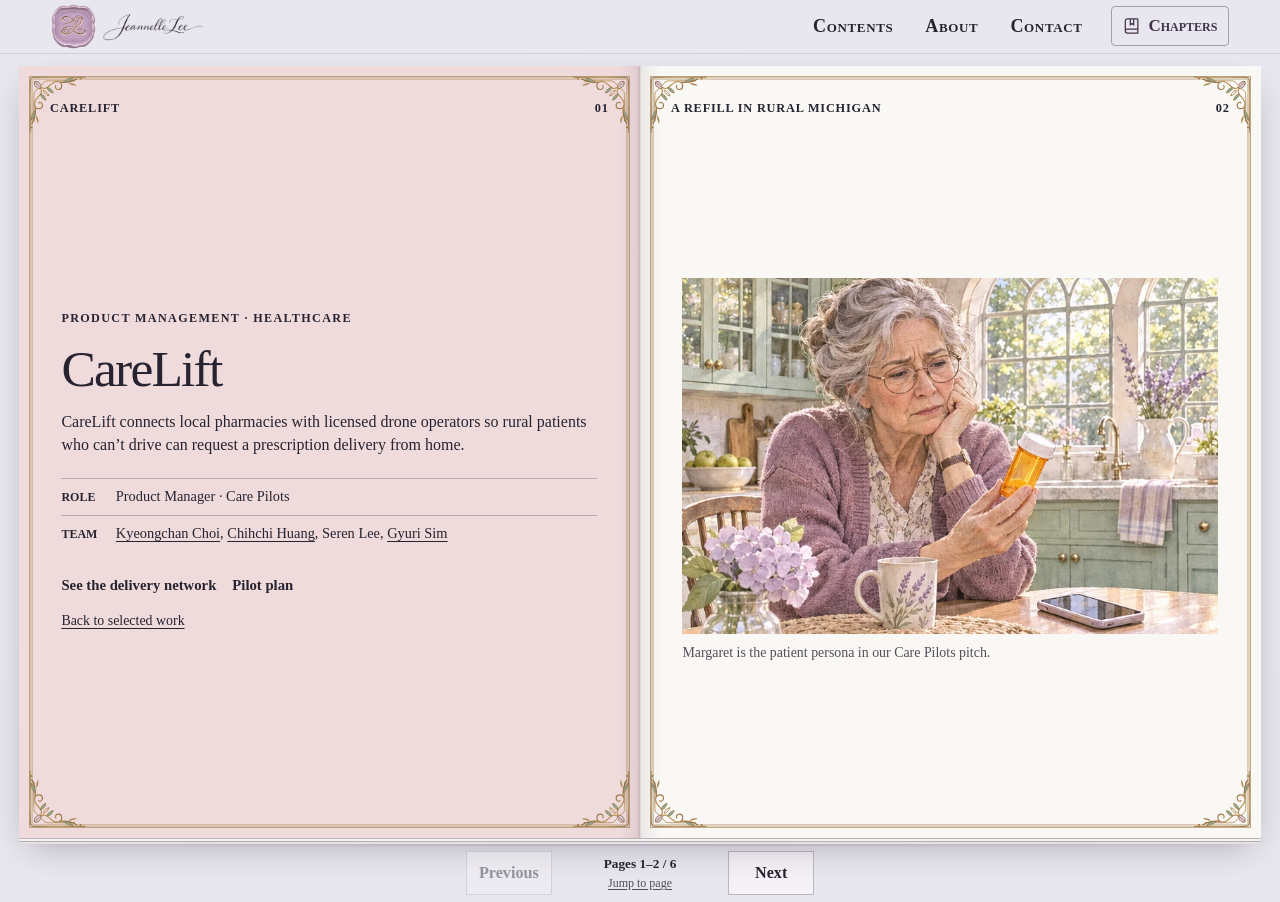
==== commit 3eed015a: "Refresh About, botanical invitation, gallery and CareLift story" ====
--- a/carelift.html
+++ b/carelift.html
@@ -1,21 +1,21 @@
 <!doctype html>
 <html lang="en"><head><meta charset="utf-8"><meta name="viewport" content="width=device-width,initial-scale=1"><title>CareLift · Jeannelle Lee</title>
 <meta name="description" content="Jeannelle Lee's product portfolio. Explore product management, development, and interaction design case studies.">
-<link rel="stylesheet" href="style.css"><link rel="stylesheet" href="care-network.css"><link rel="stylesheet" href="reader-nav.css"><link rel="icon" href="favicon.svg"><script src="reader.js?v=chapters1" defer></script><script src="neighbor-swap-motion.js" defer></script><script src="case-media.js?v=delivery-story" defer></script></head>
+<link rel="stylesheet" href="style.css?v=garden-edition"><link rel="stylesheet" href="care-network.css"><link rel="stylesheet" href="reader-nav.css"><link rel="icon" href="favicon.svg"><script src="reader.js?v=chapters1" defer></script><script src="neighbor-swap-motion.js" defer></script><script src="case-media.js?v=delivery-story" defer></script></head>
 <body><a class="skip" href="#reader">Skip to magazine</a><header class="mast"><a class="wordmark" href="index.html#cover" aria-label="Jeannelle Lee · Portfolio cover"><img src="images/jeannelle-lee-garden-seal.svg" width="256" height="256" alt=""><img class="brand-signature" src="images/jeannelle-lee-signature.png" width="2166" height="710" alt=""></a><div class="mast-links"><nav aria-label="Magazine navigation"><a href="index.html#work">Contents</a><a href="index.html#about">About</a><a href="index.html#contact">Contact</a></nav><button class="index-trigger" type="button" aria-label="Chapter index" aria-haspopup="dialog" aria-controls="chapter-index"><svg aria-hidden="true" width="20" height="20" viewBox="0 0 24 24" fill="none" stroke="currentColor" stroke-width="1.5" stroke-linecap="round"><path d="M6 3.5h12a1 1 0 0 1 1 1v16H6.5A2.5 2.5 0 0 1 4 18V6a2.5 2.5 0 0 1 2-2.5ZM4 18c0-1.4 1.2-2.4 2.6-2.4H19M10 4v6.5l2-1.5 2 1.5V4"/></svg><span>Chapters</span></button></div></header>
-<main class="desk" id="reader" tabindex="-1"><div class="binding"><section class="paper lavender opener" id="overview" data-label="CareLift" aria-label="CareLift, page 1"><div class="page-frame" aria-hidden="true"><i></i><i></i><i></i><i></i></div><div class="paper-inner"><div class="running"><span>CareLift</span><span>01</span></div><div class="page-content"><p class="kicker">Product management · Healthcare</p><h1 class="display">CareLift</h1><p class="intro">CareLift connects local pharmacies with licensed drone operators so rural patients who can’t drive can request a prescription delivery from home.</p><dl class="credits"><div><dt>Role</dt><dd>Product Manager · Care Pilots</dd></div><div><dt>Team</dt><dd><a href="https://www.linkedin.com/in/kyeongchan-choi-9571a9256/">Kyeongchan Choi</a>, <a href="https://www.linkedin.com/in/chihchi-huang/">Chihchi Huang</a>, Seren Lee, <a href="https://www.linkedin.com/in/gyuri-sim/">Gyuri Sim</a></dd></div></dl><nav class="chapter-links" aria-label="Case study chapters"><a href="#handoff">See the delivery network</a><a href="#section-3">Pilot plan</a></nav><a class="backlink" href="index.html#carelift">Back to selected work</a></div></div></section>
-<section class="paper art-page lavender" id="project-view" data-label="A refill in rural Michigan" aria-label="A refill in rural Michigan, page 2"><div class="page-frame" aria-hidden="true"><i></i><i></i><i></i><i></i></div><div class="paper-inner"><div class="running"><span>A refill in rural Michigan</span><span>02</span></div><div class="page-content"><figure class="case-art"><img src="images/care-margaret.webp" alt="Margaret at home holding her prescription bottle"><figcaption>Margaret is the patient persona in our Care Pilots pitch.</figcaption></figure></div></div></section>
-<section class="paper story" id="section-1" data-label="The problem" aria-label="The problem, page 3"><div class="page-frame" aria-hidden="true"><i></i><i></i><i></i><i></i></div><div class="paper-inner"><div class="running"><span>The problem</span><span>03</span></div><div class="page-content"><h2 class="display">How can Margaret get her refill without a ride?</h2><p class="intro">Margaret lives alone in rural Michigan and can no longer drive. Even when her prescription is ready, she has to find someone to take her to the pharmacy.</p><dl class="field-notes"><div><dt>Other times pickup is hard</dt><dd>A younger adult working a long shift may have little time to wait at the counter. A traveler who left medication at home may need a refill while visiting another state.</dd></div><div><dt>Our starting point</dt><dd>We focused on rural residents like Margaret. Our team designed a way for her to request a refill from home and follow its delivery by drone.</dd></div></dl></div></div></section>
-<section class="paper art-page lavender" id="handoff" data-label="The delivery network" aria-label="The delivery network, page 4"><div class="page-frame" aria-hidden="true"><i></i><i></i><i></i><i></i></div><div class="paper-inner"><div class="running"><span>The delivery network</span><span>04</span></div><div class="page-content"><figure class="care-map" aria-labelledby="care-map-title">
+<main class="desk" id="reader" tabindex="-1"><div class="binding"><section class="paper rose opener" id="overview" data-label="CareLift" aria-label="CareLift, page 1"><div class="page-frame" aria-hidden="true"><i></i><i></i><i></i><i></i></div><div class="paper-inner"><div class="running"><span>CareLift</span><span>01</span></div><div class="page-content"><p class="kicker">Product management · Healthcare</p><h1 class="display">CareLift</h1><p class="intro">CareLift connects local pharmacies with licensed drone operators so rural patients who can’t drive can request a prescription delivery from home.</p><dl class="credits"><div><dt>Role</dt><dd>Product Manager · Care Pilots</dd></div><div><dt>Team</dt><dd><a href="https://www.linkedin.com/in/kyeongchan-choi-9571a9256/">Kyeongchan Choi</a>, <a href="https://www.linkedin.com/in/chihchi-huang/">Chihchi Huang</a>, Seren Lee, <a href="https://www.linkedin.com/in/gyuri-sim/">Gyuri Sim</a></dd></div></dl><nav class="chapter-links" aria-label="Case study chapters"><a href="#handoff">See the delivery network</a><a href="#section-3">Pilot plan</a></nav><a class="backlink" href="index.html#carelift">Back to selected work</a></div></div></section>
+<section class="paper art-page rose" id="project-view" data-label="A refill in rural Michigan" aria-label="A refill in rural Michigan, page 2"><div class="page-frame" aria-hidden="true"><i></i><i></i><i></i><i></i></div><div class="paper-inner"><div class="running"><span>A refill in rural Michigan</span><span>02</span></div><div class="page-content"><figure class="case-art"><img src="images/care-margaret.webp" alt="Margaret at home holding her prescription bottle"><figcaption>Margaret is the patient persona in our Care Pilots pitch.</figcaption></figure></div></div></section>
+<section class="paper story" id="section-1" data-label="The problem" aria-label="The problem, page 3"><div class="page-frame" aria-hidden="true"><i></i><i></i><i></i><i></i></div><div class="paper-inner"><div class="running"><span>The problem</span><span>03</span></div><div class="page-content"><h2 class="display">How can Margaret get her refill without a ride?</h2><p class="intro">Margaret lives alone in rural Michigan and can no longer drive. Even when her prescription is ready, she has to find someone to take her to the pharmacy.</p><dl class="field-notes"><div><dt>Other times pickup is hard</dt><dd>A younger adult working a long shift may have little time to wait at the counter. A traveler who left medication at home may need a refill while visiting another state.</dd></div><div><dt>Finding work as a drone operator</dt><dd>Drone companies have capacity to deliver, but finding a job means contacting pharmacies or patients individually. Agreeing on a pickup takes more back-and-forth.</dd></div></dl></div></div></section>
+<section class="paper art-page rose" id="handoff" data-label="The delivery network" aria-label="The delivery network, page 4"><div class="page-frame" aria-hidden="true"><i></i><i></i><i></i><i></i></div><div class="paper-inner"><div class="running"><span>The delivery network</span><span>04</span></div><div class="page-content"><figure class="care-map" aria-labelledby="care-map-title">
     <figcaption id="care-map-title">From pharmacy to doorstep</figcaption>
     <div class="care-network">
       <div class="care-party care-patient"><img src="images/care-margaret.webp" alt=""><strong>Patient</strong><p>Requests a refill and tracks its arrival at home.</p></div>
       <div class="care-party care-pharmacy"><img src="images/care-pharmacist.webp" alt=""><strong>Local pharmacy</strong><p>Checks the prescription and stock, then packs the order.</p></div>
-      <div class="care-party care-operator"><img src="images/care-operator.webp" alt=""><strong>Drone operator</strong><p>Accepts a matched flight and updates the delivery status.</p></div>
+      <div class="care-party care-operator"><img src="images/care-operator.webp" alt=""><strong>Drone operator</strong><p>Takes delivery orders from pharmacies and flies refills to patients.</p></div>
       <div class="care-hub"><svg aria-hidden="true" viewBox="0 0 100 60" preserveAspectRatio="none"><path d="M50 0 V21 M50 34 C50 47 25 45 25 60 M50 34 C50 47 75 45 75 60"/></svg><span>CareLift</span></div>
     </div>
-  </figure><details class="care-story"><summary>Watch Margaret’s delivery story</summary><figure class="care-sequence"><div class="care-modes"><button type="button" data-mode="before" aria-pressed="true">Before CareLift</button><button type="button" data-mode="with" aria-pressed="false">With CareLift</button></div><div class="care-frames"><div class="care-frame" ><img src="images/care-margaret.webp" alt=""><div><small>Patient</small><strong>Margaret is running low.</strong><p>She lives alone and can no longer drive to the pharmacy.</p></div></div><div class="care-frame" hidden><img src="images/care-pharmacist.webp" alt=""><div><small>Pharmacy</small><strong>Her refill is ready.</strong><p>The pharmacist can prepare her prescription, but Margaret still needs a way to pick it up.</p></div></div><div class="care-frame" hidden><img src="images/care-margaret.webp" alt=""><div><small>Patient</small><strong>She has to find a ride.</strong><p>When she can collect her refill depends on when someone is free to take her.</p></div></div><div class="care-frame" hidden><img src="images/care-margaret.webp" alt=""><div><small>Patient</small><strong>Request once.</strong><p>Margaret sends one request and follows its status in the patient app.</p></div></div><div class="care-frame" hidden><img src="images/care-pharmacist.webp" alt=""><div><small>Pharmacy</small><strong>Confirm and pack.</strong><p>The pharmacy checks the prescription and stock, then marks the sealed package ready.</p></div></div><div class="care-frame" hidden><img src="images/care-operator.webp" alt=""><div><small>Operator</small><strong>Accept the flight.</strong><p>A licensed operator accepts the matched job and posts flight updates.</p></div></div><div class="care-frame" hidden><img src="images/care-doorstep.webp" alt=""><div><small>Patient</small><strong>Follow the delivery.</strong><p>Margaret can see the delivery status and collect her package at home.</p></div></div></div><figcaption><span class="care-count">1 / 3</span><button type="button" class="care-toggle">Pause</button><button type="button" class="care-next">Next step →</button></figcaption></figure></details></div></div></section>
-<section class="paper story" id="section-2" data-label="Product decision" aria-label="Product decision, page 5"><div class="page-frame" aria-hidden="true"><i></i><i></i><i></i><i></i></div><div class="paper-inner"><div class="running"><span>Product decision</span><span>05</span></div><div class="page-content"><h2 class="display">One order, three views.</h2><p class="intro">Each handoff updates the next person in line, so Margaret can track her refill without making another call.</p><ol class="journey-trail"><li><strong>Patient view</strong><span>Request a refill; check the delivery status in large type.</span></li><li><strong>Pharmacy view</strong><span>Verify the prescription and stock before releasing the order.</span></li><li><strong>Operator view</strong><span>See ready orders, accept a job, and update the flight status.</span></li></ol></div></div></section>
+  </figure><details class="care-story"><summary>Watch Margaret’s delivery story</summary><figure class="care-sequence"><div class="care-modes"><button type="button" data-mode="before" aria-pressed="true">Before CareLift</button><button type="button" data-mode="with" aria-pressed="false">With CareLift</button></div><div class="care-frames"><div class="care-frame" ><img src="images/care-margaret.webp" alt=""><div><small>Patient</small><strong>Margaret is running low.</strong><p>She lives alone and can no longer drive to the pharmacy.</p></div></div><div class="care-frame" hidden><img src="images/care-pharmacist.webp" alt=""><div><small>Pharmacy</small><strong>Her refill is ready.</strong><p>The pharmacist can prepare her prescription, but Margaret still needs a way to pick it up.</p></div></div><div class="care-frame" hidden><img src="images/care-operator.webp" alt=""><div><small>Drone operator</small><strong>Finding a delivery takes several calls.</strong><p>The operator contacts pharmacies or individual patients to find work, then follows up to arrange each pickup.</p></div></div><div class="care-frame" hidden><img src="images/care-margaret.webp" alt=""><div><small>Patient</small><strong>Request once.</strong><p>Margaret sends one request and follows its status in the patient app.</p></div></div><div class="care-frame" hidden><img src="images/care-pharmacist.webp" alt=""><div><small>Pharmacy</small><strong>Confirm and pack.</strong><p>The pharmacy checks the prescription and stock, then marks the sealed package ready.</p></div></div><div class="care-frame" hidden><img src="images/care-operator.webp" alt=""><div><small>Drone operator</small><strong>Take the pharmacy’s order.</strong><p>A licensed operator accepts the delivery directly from the pharmacy and flies the refill to Margaret.</p></div></div><div class="care-frame" hidden><img src="images/care-doorstep.webp" alt=""><div><small>Patient</small><strong>Follow the delivery.</strong><p>Margaret can see the delivery status and collect her package at home.</p></div></div></div><figcaption><span class="care-count">1 / 3</span><button type="button" class="care-toggle">Pause</button><button type="button" class="care-next">Next step →</button></figcaption></figure></details></div></div></section>
+<section class="paper story" id="section-2" data-label="Product decision" aria-label="Product decision, page 5"><div class="page-frame" aria-hidden="true"><i></i><i></i><i></i><i></i></div><div class="paper-inner"><div class="running"><span>Product decision</span><span>05</span></div><div class="page-content"><h2 class="display">One order, three views.</h2><p class="intro">We designed a B2B2C model. The pharmacy is the drone operator’s business customer. By accepting its orders directly through CareLift, the operator delivers to patients like Margaret without having to find each patient individually.</p><ol class="journey-trail"><li><strong>Patient view</strong><span>Request a refill and track its delivery in large type.</span></li><li><strong>Pharmacy view</strong><span>Verify the prescription, check stock and mark the package ready for pickup.</span></li><li><strong>Operator view</strong><span>Accept the pharmacy’s order, collect the package and share flight updates.</span></li></ol></div></div></section>
 <section class="paper mint story" id="section-3" data-label="What comes next" aria-label="What comes next, page 6"><div class="page-frame" aria-hidden="true"><i></i><i></i><i></i><i></i></div><div class="paper-inner"><div class="running"><span>What comes next</span><span>06</span></div><div class="page-content"><h2 class="display">Prove the handoff in one town.</h2><p class="intro">The team built a working three-app MVP during the six-week project. The proposed Michigan pilot still needs live pharmacy inventory and an operating partner.</p><dl class="field-notes"><div><dt>First check</dt><dd>Ask rural pharmacists, older patients, and caregivers to try the order flow. Observe where they need to call for help.</dd></div><div><dt>Pilot measure</dt><dd>Track completed handoffs and request-to-door time. The 10–20 minute delivery window was a pitch target.</dd></div></dl><div class="end-nav"><a class="action" href="index.html#carelift">Back to selected work</a><a class="action" href="neighbor-swap.html">Next case · Neighbor Swap</a></div></div></div></section></div></main>
 <footer class="controls" aria-label="Page navigation"><button id="prev" type="button">Previous</button><div class="readout"><button id="jump-trigger" aria-haspopup="dialog" aria-controls="page-jump" type="button"><span id="position" aria-live="polite"></span><small>Jump to page</small></button></div><button id="next" type="button">Next</button></footer>
 <dialog id="chapter-index" aria-labelledby="index-title"><header class="nav-dialog-head"><h2 id="index-title">Chapter index</h2><button type="button" data-dismiss aria-label="Close chapter index" autofocus>×</button></header><div class="index-scroll"><details class="index-group" ><summary>Portfolio</summary><ol><li><a href="index.html#cover"><span>Cover</span><span class="index-folio">01</span></a></li><li><a href="index.html#portrait"><span>Portrait</span><span class="index-folio">02</span></a></li><li><a href="index.html#work"><span>Contents</span><span class="index-folio">03</span></a></li><li><a href="index.html#project-plates"><span>Project illustrations</span><span class="index-folio">04</span></a></li><li><a href="index.html#carelift"><span>CareLift</span><span class="index-folio">05</span></a></li><li><a href="index.html#carelift-plate"><span>CareLift in motion</span><span class="index-folio">06</span></a></li><li><a href="index.html#neighbor-swap"><span>Neighbor Swap</span><span class="index-folio">07</span></a></li><li><a href="index.html#neighbor-swap-plate"><span>Neighbor Swap in motion</span><span class="index-folio">08</span></a></li><li><a href="index.html#onroute"><span>OnRoute</span><span class="index-folio">09</span></a></li><li><a href="index.html#onroute-plate"><span>OnRoute in motion</span><span class="index-folio">10</span></a></li><li><a href="index.html#pm-studio"><span>PM Studio</span><span class="index-folio">11</span></a></li><li><a href="index.html#pm-studio-plate"><span>PM Studio Projects</span><span class="index-folio">12</span></a></li><li><a href="index.html#about"><span>About & experience</span><span class="index-folio">13</span></a></li><li><a href="index.html#background"><span>Education & interests</span><span class="index-folio">14</span></a></li><li><a href="index.html#contact"><span>Coffee invitation</span><span class="index-folio">15</span></a></li><li><a href="index.html#resume"><span>Résumé</span><span class="index-folio">16</span></a></li></ol></details><details class="index-group" open><summary>CareLift</summary><ol><li><a href="#overview"><span>Overview</span><span class="index-folio">01</span></a></li><li><a href="#project-view"><span>A refill in rural Michigan</span><span class="index-folio">02</span></a></li><li><a href="#section-1"><span><small>The problem</small>How can Margaret get her refill without a ride?</span><span class="index-folio">03</span></a></li><li><a href="#handoff"><span>The delivery network</span><span class="index-folio">04</span></a></li><li><a href="#section-2"><span><small>Product decision</small>One order, three views.</span><span class="index-folio">05</span></a></li><li><a href="#section-3"><span><small>What comes next</small>Prove the handoff in one town.</span><span class="index-folio">06</span></a></li></ol></details><details class="index-group" ><summary>Neighbor Swap</summary><ol><li><a href="neighbor-swap.html#overview"><span>Overview</span><span class="index-folio">01</span></a></li><li><a href="neighbor-swap.html#project-view"><span>At the neighborhood café</span><span class="index-folio">02</span></a></li><li><a href="neighbor-swap.html#section-1"><span><small>The exchange</small>A drill for a video call.</span><span class="index-folio">03</span></a></li><li><a href="neighbor-swap.html#section-2"><span><small>Choosing a channel</small>Start with a text message.</span><span class="index-folio">04</span></a></li><li><a href="neighbor-swap.html#section-3"><span><small>Interaction design</small>Make “no” easy.</span><span class="index-folio">05</span></a></li><li><a href="neighbor-swap.html#learn"><span><small>Next test</small>Can both people finish the exchange?</span><span class="index-folio">06</span></a></li></ol></details><details class="index-group" ><summary>OnRoute</summary><ol><li><a href="onroute.html#overview"><span>Overview</span><span class="index-folio">01</span></a></li><li><a href="onroute.html#project-view"><span>A scheduled ride to campus</span><span class="index-folio">02</span></a></li><li><a href="onroute.html#section-1"><span><small>Problem &amp; research</small>A free seat is only useful if you can board.</span><span class="index-folio">03</span></a></li><li><a href="onroute.html#journey"><span><small>My customer journey map</small>The worry returns after booking.</span><span class="index-folio">04</span></a></li><li><a href="onroute.html#design"><span><small>My service blueprint &amp; Lean Canvas</small>What keeps a seat available?</span><span class="index-folio">05</span></a></li><li><a href="onroute.html#section-2"><span><small>My trust tests</small>Trust runs in both directions.</span><span class="index-folio">06</span></a></li><li><a href="onroute.html#section-3"><span><small>Team decision</small>Reserve before the bus is late.</span><span class="index-folio">07</span></a></li><li><a href="onroute.html#demo"><span><small>Prototype walkthrough</small>Booking and backup rides</span><span class="index-folio">08</span></a></li><li><a href="onroute.html#reflection"><span><small>Outcomes &amp; reflection</small>From stated intent to real rides</span><span class="index-folio">09</span></a></li><li><a href="onroute.html#decision"><span>From question to prototype</span><span class="index-folio">10</span></a></li></ol><div class="index-maps"><a href="onroute-journey.html">Full journey map</a><a href="onroute-blueprint.html">Full service blueprint</a></div></details><details class="index-group" ><summary>PM Studio</summary><ol><li><a href="pm-studio.html#overview"><span>Overview</span><span class="index-folio">01</span></a></li><li><a href="pm-studio.html#project-view"><span>Four product decisions</span><span class="index-folio">02</span></a></li><li><a href="pm-studio.html#section-1"><span>Airbnb Work-Ready Stays</span><span class="index-folio">03</span></a></li><li><a href="pm-studio.html#figure-1"><span><small>MVP scope</small>What makes a stay work-ready?</span><span class="index-folio">04</span></a></li><li><a href="pm-studio.html#section-2"><span>SmartHome Pro Away Mode</span><span class="index-folio">05</span></a></li><li><a href="pm-studio.html#figure-2"><span><small>Release sequence</small>The order of releases</span><span class="index-folio">06</span></a></li><li><a href="pm-studio.html#section-3"><span>Surgical Replay XR</span><span class="index-folio">07</span></a></li><li><a href="pm-studio.html#section-4"><span>TikTok · Two jobs, one feed</span><span class="index-folio">08</span></a></li></ol></details></div></dialog>
--- a/style.css
+++ b/style.css
@@ -456,7 +456,6 @@
 .index-plate{text-decoration:none;display:grid;gap:.45rem;align-content:start;align-items:start;color:#443848;font:500 clamp(1rem,3.6cqw,1.5rem)/1.12 var(--serif)}
 .index-plate img{display:block;width:100%;aspect-ratio:1.1;object-fit:cover;border-radius:43% 43% 0 0 / 32% 32% 0 0;outline:1px solid #b89b74;outline-offset:2px}
 .index-plate:hover span,.index-plate:focus-visible span{text-decoration:underline}
-.index-plate:nth-child(even){padding-top:clamp(1.1rem,5cqw,2.1rem)}
 @media(prefers-reduced-motion:no-preference){
   .ready .jacket:not(.turn-face,.turn-base) .iris-bud{animation:iris-bud 4.9s both}
   .ready .jacket:not(.turn-face,.turn-base) .iris-opening-petals{animation:iris-unfold 4.9s both}
@@ -530,7 +529,6 @@
 .story .plate img{max-height:30dvh}
 .story :is(.xr-demo,.jobs-demo,.stay-demo){width:min(100%,64dvh);align-self:center}
 .jobs-demo figcaption,.stay-demo figcaption{margin-block:.25rem}
-.index-plate:nth-child(even){padding-top:clamp(.5rem,2.1dvh,1.4rem)}
 .index-plate img{aspect-ratio:1.55}
 .studio-board{width:min(100%,87dvh);gap:.65rem;padding:.65rem}
 .studio-case>svg{max-height:18dvh}
@@ -675,3 +673,22 @@
   .map-notes dl{display:block}
   .map-notes dd{margin-bottom:.55rem}
 }
+.rose.opener { --accent:#efdbdc; }
+.portrait-feature { grid-template-columns:minmax(0,43%) minmax(0,1fr); align-items:center; }
+.portrait-feature .profile-portrait { max-height:clamp(12rem,34dvh,23rem); width:auto; max-width:100%; justify-self:center; }
+.portrait-feature .bio-signature { margin-bottom:.8rem; }
+.work-notes h3,.study-notes h2,.weekend-notes h2 { margin:0 0 .5rem; font:500 clamp(1.7rem,5.4cqw,2.6rem)/1.08 var(--serif); }
+.work-notes>div,.study-notes p { border-top:1px solid #b8aaa68a; padding:.5rem 0; }
+.work-notes h4,.study-notes a { margin:0 0 .22rem; font:600 clamp(1.08rem,3.1cqw,1.38rem)/1.25 var(--serif); }
+.work-notes p,.weekend-notes p,.weekend-notes figcaption,.study-notes span { font-size:clamp(.95rem,2.5cqw,1.08rem); line-height:1.4; }
+.study-notes p { display:flex; flex-wrap:wrap; align-items:baseline; justify-content:space-between; column-gap:.65rem; }
+.study-notes span { color:var(--muted); }
+.work-notes a,.study-notes a { text-decoration-thickness:1px; text-decoration-color:#9c887e; }
+.weekend-notes img { display:block; width:100%; height:clamp(10rem,32dvh,19.5rem); object-fit:cover; object-position:50% 41%; border:1px solid #bbaa93; }
+.weekend-notes figcaption { margin:.42rem 0 .55rem; }
+@container (max-width:25rem) {
+  .portrait-feature>div { display:block; }
+  .portrait-feature { gap:.8rem; }
+  .portrait-feature p { font-size:1rem; }
+  .study-notes p { display:grid; }
+}
